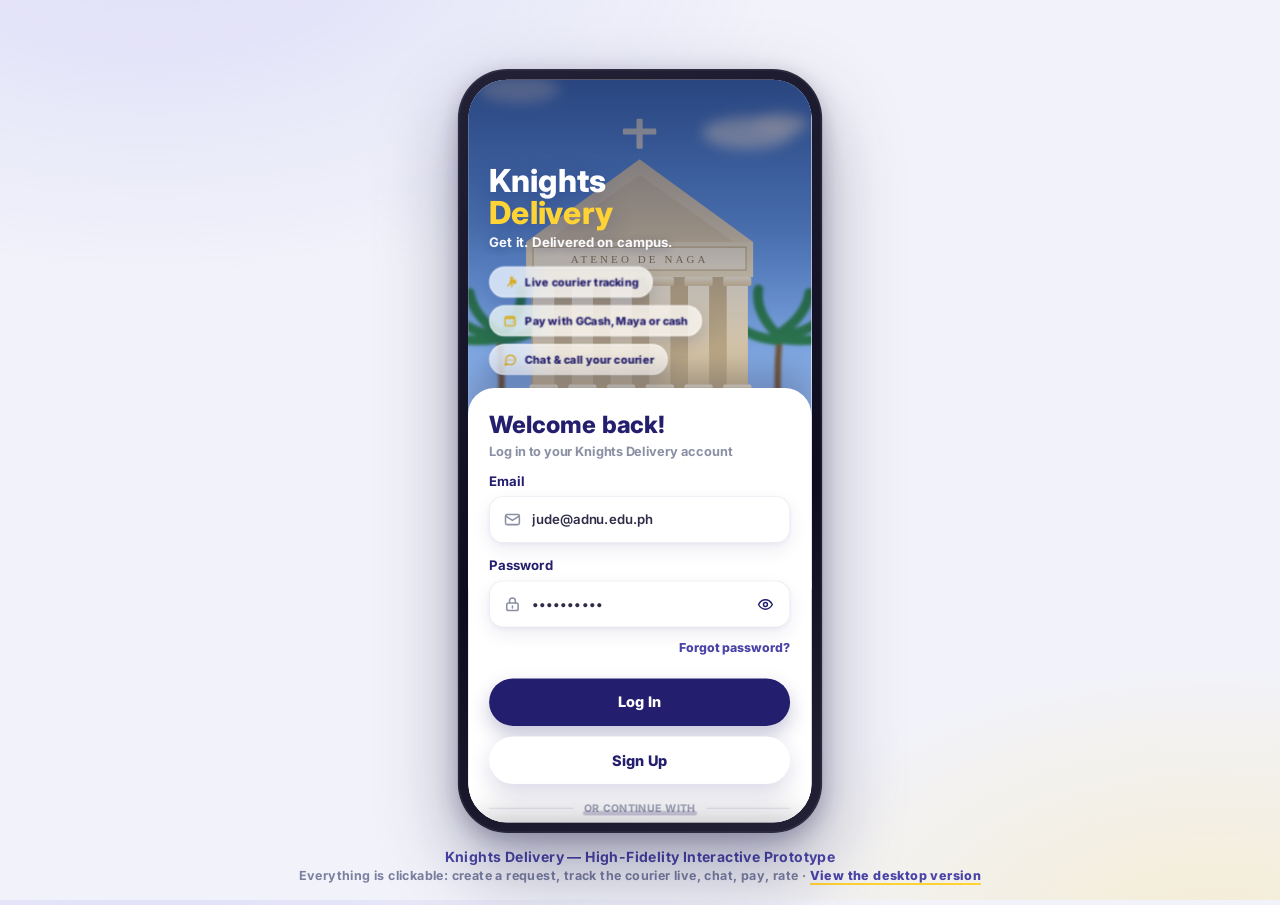
==== mobile.html @ 31d0d019 "Add files via upload" ====
<!DOCTYPE html>
<html lang="en">
<head>
<meta charset="UTF-8">
<meta name="viewport" content="width=device-width, initial-scale=1.0, viewport-fit=cover">
<title>Knights Delivery — Interactive Prototype</title>
<link rel="preconnect" href="https://fonts.googleapis.com">
<link rel="preconnect" href="https://fonts.gstatic.com" crossorigin>
<link href="https://fonts.googleapis.com/css2?family=Inter:wght@400;500;600;700;800;900&display=swap" rel="stylesheet">
<link rel="stylesheet" href="styles.css">
<link rel="stylesheet" href="runner.css">
</head>
<body>

<svg style="display:none" xmlns="http://www.w3.org/2000/svg">
  <symbol id="i-home" viewBox="0 0 24 24" fill="none" stroke="currentColor" stroke-width="2" stroke-linecap="round" stroke-linejoin="round"><path d="M3.6 10.9 12 4.1l8.4 6.8"/><path d="M5.9 9.6v9.5a1.4 1.4 0 0 0 1.4 1.4h9.4a1.4 1.4 0 0 0 1.4-1.4V9.6"/><path d="M9.8 20.5v-4.6a2.2 2.2 0 0 1 4.4 0v4.6"/></symbol>
  <symbol id="i-box" viewBox="0 0 24 24" fill="none" stroke="currentColor" stroke-width="2" stroke-linecap="round" stroke-linejoin="round"><path d="m12 3.6 7.7 4v8.8l-7.7 4-7.7-4V7.6Z"/><path d="m4.3 7.6 7.7 4 7.7-4"/><path d="M12 11.6v8.8"/></symbol>
  <symbol id="i-history" viewBox="0 0 24 24" fill="none" stroke="currentColor" stroke-width="2" stroke-linecap="round" stroke-linejoin="round"><path d="M3.2 12a8.8 8.8 0 1 0 2.6-6.2L3.2 8.2"/><path d="M3.2 3.6v4.6h4.6"/><path d="M12 7.8v4.4l2.9 1.8"/></symbol>
  <symbol id="i-user-round" viewBox="0 0 24 24" fill="none" stroke="currentColor" stroke-width="2" stroke-linecap="round" stroke-linejoin="round"><circle cx="12" cy="8" r="3.9"/><path d="M4.8 20.4c1.5-3.1 4.1-4.7 7.2-4.7s5.7 1.6 7.2 4.7"/></symbol>
  <symbol id="i-bell" viewBox="0 0 24 24" fill="none" stroke="currentColor" stroke-width="2" stroke-linecap="round" stroke-linejoin="round"><path d="M6.1 9.7a5.9 5.9 0 1 1 11.8 0c0 3.9 1.5 5.3 1.5 5.3H4.6s1.5-1.4 1.5-5.3Z"/><path d="M10.2 18.9a1.9 1.9 0 0 0 3.6 0"/></symbol>
  <symbol id="i-search" viewBox="0 0 24 24" fill="none" stroke="currentColor" stroke-width="2" stroke-linecap="round" stroke-linejoin="round"><circle cx="11" cy="11" r="6.7"/><path d="m20.2 20.2-3.7-3.7"/></symbol>
  <symbol id="i-back" viewBox="0 0 24 24" fill="none" stroke="currentColor" stroke-width="2.4" stroke-linecap="round" stroke-linejoin="round"><path d="M19.4 12H5"/><path d="m11.2 5.3-6.7 6.7 6.7 6.7"/></symbol>
  <symbol id="i-chev-r" viewBox="0 0 24 24" fill="none" stroke="currentColor" stroke-width="2.4" stroke-linecap="round" stroke-linejoin="round"><path d="m9.3 4.9 7.1 7.1-7.1 7.1"/></symbol>
  <symbol id="i-chev-d" viewBox="0 0 24 24" fill="none" stroke="currentColor" stroke-width="2.4" stroke-linecap="round" stroke-linejoin="round"><path d="m4.9 9.3 7.1 7.1 7.1-7.1"/></symbol>
  <symbol id="i-pin" viewBox="0 0 24 24" fill="none" stroke="currentColor" stroke-width="2" stroke-linecap="round" stroke-linejoin="round"><path d="M12 21.4s6.9-5.6 6.9-11.3a6.9 6.9 0 1 0-13.8 0C5.1 15.8 12 21.4 12 21.4Z"/><circle cx="12" cy="9.9" r="2.6"/></symbol>
  <symbol id="i-clock" viewBox="0 0 24 24" fill="none" stroke="currentColor" stroke-width="2" stroke-linecap="round" stroke-linejoin="round"><circle cx="12" cy="12" r="8.6"/><path d="M12 7.4V12l3 1.8"/></symbol>
  <symbol id="i-star" viewBox="0 0 24 24" fill="none" stroke="currentColor" stroke-width="2" stroke-linecap="round" stroke-linejoin="round"><path d="M12 3.4 14.6 8.8 20.5 9.6 16.2 13.7 17.2 19.6 12 17.1 6.8 19.6 7.8 13.7 3.5 9.6 9.4 8.8Z"/></symbol>
  <symbol id="i-star-fill" viewBox="0 0 24 24" fill="currentColor" stroke="none"><path d="M12 3.2 14.7 8.7 20.8 9.6 16.4 13.9 17.4 20 12 17 6.6 20 7.6 13.9 3.2 9.6 9.3 8.7Z"/></symbol>
  <symbol id="i-phone" viewBox="0 0 24 24" fill="none" stroke="currentColor" stroke-width="2" stroke-linecap="round" stroke-linejoin="round"><path d="M5.2 3.9h3.6l1.7 4.7-2.2 1.7a12.6 12.6 0 0 0 5.4 5.4l1.7-2.2 4.7 1.7v3.6a2.1 2.1 0 0 1-2.3 2.1A17 17 0 0 1 3.1 6.2a2.1 2.1 0 0 1 2.1-2.3Z"/></symbol>
  <symbol id="i-chat" viewBox="0 0 24 24" fill="none" stroke="currentColor" stroke-width="2" stroke-linecap="round" stroke-linejoin="round"><path d="M20.8 11.9a8.3 8.3 0 0 1-8.3 8.3c-1.5 0-3-.4-4.2-1.1L3.2 20.8l1.7-5.2a8.3 8.3 0 1 1 15.9-3.7Z"/><path d="M8.4 12h.01M12.4 12h.01M16.4 12h.01"/></symbol>
  <symbol id="i-close" viewBox="0 0 24 24" fill="none" stroke="currentColor" stroke-width="2.6" stroke-linecap="round"><path d="m6.4 6.4 11.2 11.2M17.6 6.4 6.4 17.6"/></symbol>
  <symbol id="i-plus" viewBox="0 0 24 24" fill="none" stroke="currentColor" stroke-width="2.6" stroke-linecap="round"><path d="M12 5.3v13.4M5.3 12h13.4"/></symbol>
  <symbol id="i-check" viewBox="0 0 24 24" fill="none" stroke="currentColor" stroke-width="2.8" stroke-linecap="round" stroke-linejoin="round"><path d="m5.2 12.6 4.5 4.5L18.8 6.9"/></symbol>
  <symbol id="i-check-c" viewBox="0 0 24 24" fill="none" stroke="currentColor" stroke-width="2" stroke-linecap="round" stroke-linejoin="round"><circle cx="12" cy="12" r="8.7"/><path d="m8.4 12.3 2.4 2.4 4.9-5.2"/></symbol>
  <symbol id="i-x-c" viewBox="0 0 24 24" fill="none" stroke="currentColor" stroke-width="2" stroke-linecap="round" stroke-linejoin="round"><circle cx="12" cy="12" r="8.7"/><path d="m9.2 9.2 5.6 5.6M14.8 9.2l-5.6 5.6"/></symbol>
  <symbol id="i-burger" viewBox="0 0 24 24" fill="none" stroke="currentColor" stroke-width="2" stroke-linecap="round" stroke-linejoin="round"><path d="M4.4 10.4a7.6 7.6 0 0 1 15.2 0Z"/><path d="M4 12.6h16"/><path d="M4.6 15.1c0 2.8 3.3 4.9 7.4 4.9s7.4-2.1 7.4-4.9Z"/></symbol>
  <symbol id="i-backpack" viewBox="0 0 24 24" fill="none" stroke="currentColor" stroke-width="2" stroke-linecap="round" stroke-linejoin="round"><path d="M9.6 6.6V4.4a2.4 2.4 0 0 1 4.8 0v2.2"/><path d="M5.4 9.6a8 8 0 0 1 13.2 0v8.6a1.6 1.6 0 0 1-1.6 1.6H7a1.6 1.6 0 0 1-1.6-1.6Z"/><path d="M9 14.6h6v2.9a1.5 1.5 0 0 1-1.5 1.5h-3a1.5 1.5 0 0 1-1.5-1.5Z"/></symbol>
  <symbol id="i-run" viewBox="0 0 24 24" fill="none" stroke="currentColor" stroke-width="2" stroke-linecap="round" stroke-linejoin="round"><circle cx="14.4" cy="4.6" r="1.9"/><path d="M14.1 7.4 12.7 13"/><path d="M13.6 8.6l3.6 2"/><path d="m13.9 8.3-2.5 1.9"/><path d="m12.7 13 2.6 2.6-1 4.1"/><path d="M12.7 13 10 15.1 7.7 18"/><rect x="16.4" y="8.2" width="5" height="5" rx="1.2"/><path d="M18.9 8.2v5"/></symbol>
  <symbol id="i-printer" viewBox="0 0 24 24" fill="none" stroke="currentColor" stroke-width="2" stroke-linecap="round" stroke-linejoin="round"><path d="M7 8V4.6a.8.8 0 0 1 .8-.8h8.4a.8.8 0 0 1 .8.8V8"/><rect x="3.4" y="8" width="17.2" height="8" rx="2.2"/><path d="M7 16v4.2h10V16"/><path d="M9.6 18.4h4.8"/><path d="M17.4 11.4h.01"/></symbol>
  <symbol id="i-wallet" viewBox="0 0 24 24" fill="none" stroke="currentColor" stroke-width="2" stroke-linecap="round" stroke-linejoin="round"><path d="M19.4 7.2V6a1.8 1.8 0 0 0-1.8-1.8H5.6A2.6 2.6 0 0 0 3 6.8v10.4a2.6 2.6 0 0 0 2.6 2.6h11.8a2.6 2.6 0 0 0 2.6-2.6v-7.4A2.6 2.6 0 0 0 17.4 7.2H5.6A2.6 2.6 0 0 1 3 6.8"/><path d="M16.6 13.2h.01"/></symbol>
  <symbol id="i-cash" viewBox="0 0 24 24" fill="none" stroke="currentColor" stroke-width="2" stroke-linecap="round" stroke-linejoin="round"><rect x="2.6" y="6.4" width="18.8" height="11.2" rx="2"/><circle cx="12" cy="12" r="2.7"/><path d="M6.2 9.6v4.8M17.8 9.6v4.8"/></symbol>
  <symbol id="i-card" viewBox="0 0 24 24" fill="none" stroke="currentColor" stroke-width="2" stroke-linecap="round" stroke-linejoin="round"><rect x="2.6" y="5.4" width="18.8" height="13.2" rx="2.4"/><path d="M2.6 10h18.8"/><path d="M6.2 14.8h4.2"/></symbol>
  <symbol id="i-gift" viewBox="0 0 24 24" fill="none" stroke="currentColor" stroke-width="2" stroke-linecap="round" stroke-linejoin="round"><path d="M19.8 12.2V20a1 1 0 0 1-1 1H5.2a1 1 0 0 1-1-1v-7.8"/><path d="M2.8 7.9h18.4v3.1a1.2 1.2 0 0 1-1.2 1.2H4a1.2 1.2 0 0 1-1.2-1.2Z"/><path d="M12 7.9V21"/><path d="M12 7.9C10.1 7.9 6.7 8.1 6.7 5.5c0-2.2 2.2-2.9 3.4-1.4C11.3 5.6 12 7.9 12 7.9Zm0 0c1.9 0 5.3.2 5.3-2.4 0-2.2-2.2-2.9-3.4-1.4C12.7 5.6 12 7.9 12 7.9Z"/></symbol>
  <symbol id="i-receipt" viewBox="0 0 24 24" fill="none" stroke="currentColor" stroke-width="2" stroke-linecap="round" stroke-linejoin="round"><path d="M6.2 2.8h11.6v18.5l-2.3-1.5-1.9 1.4-1.6-1.4-1.6 1.4-1.9-1.4-2.3 1.5Z"/><path d="M9.4 7.6h5.2M9.4 11.2h5.2"/></symbol>
  <symbol id="i-repeat" viewBox="0 0 24 24" fill="none" stroke="currentColor" stroke-width="2" stroke-linecap="round" stroke-linejoin="round"><path d="m16.8 2.6 4 4-4 4"/><path d="M3 11.7v-1.1a4 4 0 0 1 4-4h13.8"/><path d="m7.2 21.4-4-4 4-4"/><path d="M21 12.3v1.1a4 4 0 0 1-4 4H3.2"/></symbol>
  <symbol id="i-edit" viewBox="0 0 24 24" fill="none" stroke="currentColor" stroke-width="2" stroke-linecap="round" stroke-linejoin="round"><path d="M11.5 20.2H4.3l1.1-4.1L16.7 4.8a2.3 2.3 0 0 1 3.3 3.3L8.7 19.2"/><path d="m14.6 6.9 3.3 3.3"/></symbol>
  <symbol id="i-settings" viewBox="0 0 24 24" fill="none" stroke="currentColor" stroke-width="2" stroke-linecap="round" stroke-linejoin="round"><path d="M4 7h8.7M17.3 7H20"/><circle cx="15" cy="7" r="2.3"/><path d="M4 12h3.7M12.3 12H20"/><circle cx="10" cy="12" r="2.3"/><path d="M4 17h10.7M19.3 17H20"/><circle cx="17" cy="17" r="2.3"/></symbol>
  <symbol id="i-logout" viewBox="0 0 24 24" fill="none" stroke="currentColor" stroke-width="2" stroke-linecap="round" stroke-linejoin="round"><path d="M9.2 20.8H5.6a2.4 2.4 0 0 1-2.4-2.4V5.6a2.4 2.4 0 0 1 2.4-2.4h3.6"/><path d="m15.8 16.8 4.8-4.8-4.8-4.8"/><path d="M20.6 12H9.4"/></symbol>
  <symbol id="i-help" viewBox="0 0 24 24" fill="none" stroke="currentColor" stroke-width="2" stroke-linecap="round" stroke-linejoin="round"><circle cx="12" cy="12" r="8.7"/><path d="M9.6 9.3a2.5 2.5 0 1 1 3.4 2.4c-.8.3-1 1-1 1.7"/><path d="M12 16.6h.01"/></symbol>
  <symbol id="i-moon" viewBox="0 0 24 24" fill="none" stroke="currentColor" stroke-width="2" stroke-linecap="round" stroke-linejoin="round"><path d="M20.4 14.6A8.6 8.6 0 1 1 9.4 3.6a7 7 0 0 0 11 11Z"/></symbol>
  <symbol id="i-sun" viewBox="0 0 24 24" fill="none" stroke="currentColor" stroke-width="2" stroke-linecap="round" stroke-linejoin="round"><circle cx="12" cy="12" r="4"/><path d="M12 2.8v2.3M12 18.9v2.3M2.8 12h2.3M18.9 12h2.3M5.5 5.5l1.6 1.6M16.9 16.9l1.6 1.6M18.5 5.5l-1.6 1.6M7.1 16.9l-1.6 1.6"/></symbol>
  <symbol id="i-shield" viewBox="0 0 24 24" fill="none" stroke="currentColor" stroke-width="2" stroke-linecap="round" stroke-linejoin="round"><path d="M12 21.6s7.8-3.4 7.8-9.7V5.6L12 2.4 4.2 5.6v6.3c0 6.3 7.8 9.7 7.8 9.7Z"/><path d="m9 11.4 2.1 2.1 4-4.3"/></symbol>
  <symbol id="i-send" viewBox="0 0 24 24" fill="none" stroke="currentColor" stroke-width="2" stroke-linecap="round" stroke-linejoin="round"><path d="m21.4 2.6-7 19.8-3.9-8.9-8.9-3.9Z"/><path d="M21.4 2.6 10.5 13.5"/></symbol>
  <symbol id="i-eye" viewBox="0 0 24 24" fill="none" stroke="currentColor" stroke-width="2" stroke-linecap="round" stroke-linejoin="round"><path d="M2.6 12S6.1 5.6 12 5.6 21.4 12 21.4 12 17.9 18.4 12 18.4 2.6 12 2.6 12Z"/><circle cx="12" cy="12" r="2.7"/></symbol>
  <symbol id="i-eye-off" viewBox="0 0 24 24" fill="none" stroke="currentColor" stroke-width="2" stroke-linecap="round" stroke-linejoin="round"><path d="M2.6 12S6.1 5.6 12 5.6c1.6 0 3.1.4 4.4 1.1M21.4 12S17.9 18.4 12 18.4c-1.6 0-3.1-.4-4.4-1.1"/><path d="M9.8 9.8a3.1 3.1 0 0 0 4.4 4.4"/><path d="m4.2 4.2 15.6 15.6"/></symbol>
  <symbol id="i-trash" viewBox="0 0 24 24" fill="none" stroke="currentColor" stroke-width="2" stroke-linecap="round" stroke-linejoin="round"><path d="M4.2 7h15.6"/><path d="M9.4 7V4.7h5.2V7"/><path d="m6.4 7 1 13.3h9.2l1-13.3"/><path d="M10.2 11v5.6M13.8 11v5.6"/></symbol>
  <symbol id="i-alert" viewBox="0 0 24 24" fill="none" stroke="currentColor" stroke-width="2" stroke-linecap="round" stroke-linejoin="round"><circle cx="12" cy="12" r="8.7"/><path d="M12 7.6V13"/><path d="M12 16.4h.01"/></symbol>
  <symbol id="i-mail" viewBox="0 0 24 24" fill="none" stroke="currentColor" stroke-width="2" stroke-linecap="round" stroke-linejoin="round"><rect x="3" y="5.4" width="18" height="13.2" rx="2.2"/><path d="m3.4 7.4 8.6 5.7 8.6-5.7"/></symbol>
  <symbol id="i-lock" viewBox="0 0 24 24" fill="none" stroke="currentColor" stroke-width="2" stroke-linecap="round" stroke-linejoin="round"><rect x="4.6" y="10.6" width="14.8" height="9.8" rx="2.4"/><path d="M8.2 10.6V8a3.8 3.8 0 0 1 7.6 0v2.6"/><path d="M12 14.6v2.4"/></symbol>
  <symbol id="i-moto" viewBox="0 0 24 24" fill="none" stroke="currentColor" stroke-width="2" stroke-linecap="round" stroke-linejoin="round"><circle cx="5.8" cy="17.2" r="2.9"/><circle cx="18.2" cy="17.2" r="2.9"/><path d="M8.7 17.2h6.6"/><path d="M15.3 17.2 17.6 8.5h1.9"/><path d="m8.7 13.8 2.9-5.3h3.7"/></symbol>
  <symbol id="i-mic" viewBox="0 0 24 24" fill="none" stroke="currentColor" stroke-width="2" stroke-linecap="round" stroke-linejoin="round"><rect x="9.2" y="2.6" width="5.6" height="11.2" rx="2.8"/><path d="M6.6 11a5.4 5.4 0 0 0 10.8 0"/><path d="M12 16.4V19.8"/></symbol>
  <symbol id="i-vol" viewBox="0 0 24 24" fill="none" stroke="currentColor" stroke-width="2" stroke-linecap="round" stroke-linejoin="round"><path d="M4.2 9.4v5.2h3.4l4.6 3.6V5.8L7.6 9.4Z"/><path d="M15.7 9.4a3.9 3.9 0 0 1 0 5.2"/><path d="M18.3 6.8a7.7 7.7 0 0 1 0 10.4"/></symbol>
  <symbol id="i-spark" viewBox="0 0 24 24" fill="none" stroke="currentColor" stroke-width="2" stroke-linecap="round" stroke-linejoin="round"><path d="m12 3.4 1.9 5.5 5.5 1.9-5.5 1.9-1.9 5.5-1.9-5.5-5.5-1.9 5.5-1.9Z"/><path d="m18.6 16.2.7 2 2 .7-2 .7-.7 2-.7-2-2-.7 2-.7Z"/></symbol>
  <symbol id="i-download" viewBox="0 0 24 24" fill="none" stroke="currentColor" stroke-width="2" stroke-linecap="round" stroke-linejoin="round"><path d="M12 3.2v11.4"/><path d="m7.3 9.9 4.7 4.7 4.7-4.7"/><path d="M4.2 20.6h15.6"/></symbol>
  <symbol id="i-share" viewBox="0 0 24 24" fill="none" stroke="currentColor" stroke-width="2" stroke-linecap="round" stroke-linejoin="round"><path d="M12 2.8 20.7 11l-8.7 8.2v-4.9c-4.9 0-7.8 1.4-9.2 4.9C2.7 12 6.2 7.6 12 7.6Z"/></symbol>
  <symbol id="i-google" viewBox="0 0 24 24" fill="none" stroke="currentColor" stroke-width="2" stroke-linecap="round" stroke-linejoin="round"><path d="M20.9 12A8.9 8.9 0 1 0 16.1 19.5"/><path d="M12.2 12h8.7"/></symbol>
  <symbol id="i-facebook" viewBox="0 0 24 24" fill="none" stroke="currentColor" stroke-width="2" stroke-linecap="round" stroke-linejoin="round"><circle cx="12" cy="12" r="8.8"/><path d="M16 20.9V8.5a3 3 0 0 0-3-3h-.8"/><path d="M11.3 11.5h6.4"/></symbol>
  <symbol id="i-logo" viewBox="0 0 24 24" fill="none" stroke="currentColor" stroke-width="2" stroke-linecap="round" stroke-linejoin="round"><path d="M12 3.8 19.4 6.2v6c0 4.5-3.2 7.3-7.4 8.4-4.2-1.1-7.4-3.9-7.4-8.4v-6Z"/><path d="M9.8 8.6v6.8"/><path d="M14.8 8.6 10.6 12l4.2 3.4"/></symbol>
  <symbol id="i-store" viewBox="0 0 24 24" fill="none" stroke="currentColor" stroke-width="2" stroke-linecap="round" stroke-linejoin="round"><path d="M4.4 10.4V19a1.6 1.6 0 0 0 1.6 1.6h12a1.6 1.6 0 0 0 1.6-1.6v-8.6"/><path d="M3.2 6.4h17.6l-.8 4H4Z"/><path d="M9.6 10.4V20.6"/></symbol>
  <symbol id="i-power" viewBox="0 0 24 24" fill="none" stroke="currentColor" stroke-width="2" stroke-linecap="round" stroke-linejoin="round"><path d="M12 3.4V11"/><path d="M6.8 6.6a7.6 7.6 0 1 0 10.4 0"/></symbol>
  <symbol id="i-sort" viewBox="0 0 24 24" fill="none" stroke="currentColor" stroke-width="2" stroke-linecap="round" stroke-linejoin="round"><path d="M4.2 7h10.4M4.2 12h7.2M4.2 17h4"/><path d="M17.4 6.4v11.2"/><path d="m14.6 15 2.8 2.8L20.2 15"/></symbol>
  <symbol id="i-note" viewBox="0 0 24 24" fill="none" stroke="currentColor" stroke-width="2" stroke-linecap="round" stroke-linejoin="round"><path d="M6 2.8h8.6L19.4 7.6V21.2H6Z"/><path d="M14.4 2.8v5h5"/><path d="M9 13.4h6.4M9 17h4.2"/></symbol>
  <symbol id="i-route" viewBox="0 0 24 24" fill="none" stroke="currentColor" stroke-width="2" stroke-linecap="round" stroke-linejoin="round"><circle cx="6.2" cy="5.8" r="2.4"/><circle cx="17.8" cy="18.2" r="2.4"/><path d="M8.6 5.8h5.2a3.4 3.4 0 0 1 0 6.8h-3.6a3.4 3.4 0 0 0 0 6.8h5.2"/></symbol>
  <symbol id="i-tag" viewBox="0 0 24 24" fill="none" stroke="currentColor" stroke-width="2" stroke-linecap="round" stroke-linejoin="round"><path d="M11.6 3.4H4.2a.8.8 0 0 0-.8.8v7.4a1.6 1.6 0 0 0 .5 1.1l8.1 8.1a1.6 1.6 0 0 0 2.3 0l6.4-6.4a1.6 1.6 0 0 0 0-2.3l-8.1-8.1a1.6 1.6 0 0 0-1-.6Z"/><path d="M8 8h.01"/></symbol>
</svg>

<div class="stage">
  <div class="device">
    <div class="app" id="app">

      <div class="screen tint" id="scr-login">
        <div class="auth-hero">
          <svg class="scene" viewBox="0 280 414 380" preserveAspectRatio="xMidYMid slice" aria-hidden="true">
            <defs>
              <linearGradient id="skyg" x1="0" y1="0" x2="0" y2="1">
                <stop offset="0" stop-color="#2E6FD0"/><stop offset=".55" stop-color="#6FA3EC"/><stop offset="1" stop-color="#CBDCF6"/>
              </linearGradient>
              <radialGradient id="glow" cx="0.5" cy="0.5" r="0.5">
                <stop offset="0" stop-color="#FFF8DC" stop-opacity=".9"/><stop offset="1" stop-color="#FFF8DC" stop-opacity="0"/>
              </radialGradient>
              <linearGradient id="colg" x1="0" y1="0" x2="0" y2="1">
                <stop offset="0" stop-color="#F7EDD6"/><stop offset="1" stop-color="#DCC69C"/>
              </linearGradient>
              <linearGradient id="grnd" x1="0" y1="0" x2="0" y2="1">
                <stop offset="0" stop-color="#D0BE98"/><stop offset=".5" stop-color="#E4DAF0"/><stop offset="1" stop-color="#F4F3FA"/>
              </linearGradient>
              <filter id="cloudblur"><feGaussianBlur stdDeviation="7"/></filter>
              <filter id="softblur"><feGaussianBlur stdDeviation="2"/></filter>
            </defs>
            <rect width="414" height="868" fill="url(#skyg)"/>
            <circle cx="330" cy="120" r="150" fill="url(#glow)"/>
            <g filter="url(#cloudblur)" fill="#fff">
              <ellipse cx="60" cy="150" rx="58" ry="20" opacity=".85"/>
              <ellipse cx="98" cy="138" rx="40" ry="16" opacity=".9"/>
              <ellipse cx="28" cy="140" rx="34" ry="14" opacity=".75"/>
              <ellipse cx="308" cy="230" rx="64" ry="22" opacity=".88"/>
              <ellipse cx="348" cy="216" rx="42" ry="16" opacity=".9"/>
              <ellipse cx="266" cy="218" rx="36" ry="15" opacity=".7"/>
              <ellipse cx="156" cy="96" rx="42" ry="14" opacity=".8"/>
              <ellipse cx="184" cy="88" rx="26" ry="10" opacity=".85"/>
              <ellipse cx="330" cy="340" rx="52" ry="18" opacity=".75"/>
              <ellipse cx="366" cy="330" rx="32" ry="12" opacity=".8"/>
              <ellipse cx="70" cy="290" rx="46" ry="16" opacity=".55"/>
            </g>
            <path d="M70 210q7-8 14 0" stroke="#FFFFFF" stroke-width="2.5" fill="none" opacity=".65" stroke-linecap="round"/>
            <path d="M96 224q6-7 12 0" stroke="#FFFFFF" stroke-width="2.5" fill="none" opacity=".55" stroke-linecap="round"/>
            <g transform="translate(0,232)">
            <g filter="url(#softblur)">
              <path d="M44 470q10-60 4-130" stroke="#7A5B3A" stroke-width="7" fill="none" stroke-linecap="round"/>
              <g stroke="#2E7D4F" stroke-width="11" stroke-linecap="round" fill="none">
                <path d="M48 340q-38-6-56-28"/><path d="M48 342q-40 6-58-6"/><path d="M48 336q-30-20-34-46"/><path d="M50 338q26-26 22-52"/><path d="M50 344q36-4 54-24"/>
              </g>
              <path d="M370 470q-10-60-4-130" stroke="#7A5B3A" stroke-width="7" fill="none" stroke-linecap="round"/>
              <g stroke="#2E7D4F" stroke-width="11" stroke-linecap="round" fill="none">
                <path d="M366 340q38-6 56-28"/><path d="M366 342q40 6 58-6"/><path d="M366 336q30-20 34-46"/><path d="M364 338q-26-26-22-52"/><path d="M364 344q-36-4-54-24"/>
              </g>
            </g>
            <rect x="84" y="272" width="246" height="128" fill="#C8B38B"/>
            <path d="M78 232 207 138l129 94Z" fill="#EBD9B6"/>
            <path d="M100 232 207 156l107 76Z" fill="#E3CFA8"/>
            <rect x="203.5" y="92" width="7" height="34" rx="1.5" fill="#F7F1E1"/>
            <rect x="188" y="103" width="38" height="7" rx="1.5" fill="#F7F1E1"/>
            <rect x="78" y="232" width="258" height="40" fill="#F0E1BE"/>
            <rect x="86" y="238" width="242" height="26" fill="#F7ECD2" stroke="#CDB98F" stroke-width="1.5"/>
            <text x="207" y="256" text-anchor="middle" font-family="Georgia,serif" font-size="12.5" letter-spacing="3.5" fill="#8F7C58">ATENEO DE NAGA</text>
            <g fill="url(#colg)">
              <rect x="82" y="272" width="32" height="10" rx="2"/><rect x="86" y="282" width="24" height="112"/><rect x="82" y="394" width="32" height="10" rx="2"/>
              <rect x="126" y="272" width="32" height="10" rx="2"/><rect x="130" y="282" width="24" height="112"/><rect x="126" y="394" width="32" height="10" rx="2"/>
              <rect x="170" y="272" width="32" height="10" rx="2"/><rect x="174" y="282" width="24" height="112"/><rect x="170" y="394" width="32" height="10" rx="2"/>
              <rect x="214" y="272" width="32" height="10" rx="2"/><rect x="218" y="282" width="24" height="112"/><rect x="214" y="394" width="32" height="10" rx="2"/>
              <rect x="258" y="272" width="32" height="10" rx="2"/><rect x="262" y="282" width="24" height="112"/><rect x="258" y="394" width="32" height="10" rx="2"/>
              <rect x="302" y="272" width="32" height="10" rx="2"/><rect x="306" y="282" width="24" height="112"/><rect x="302" y="394" width="32" height="10" rx="2"/>
            </g>
            <rect x="70" y="404" width="274" height="13" fill="#EADCC0"/>
            <rect x="60" y="417" width="294" height="14" fill="#E2D2B0"/>
            <rect x="48" y="431" width="318" height="15" fill="#D9C8A4"/>
            <rect x="34" y="446" width="346" height="16" fill="#D0BE98"/>
            <rect y="462" width="414" height="406" fill="url(#grnd)"/>
            </g>
          </svg>
          <div class="auth-hero-copy">
            <h1>Knights <span>Delivery</span></h1>
            <p>Get it. Delivered on campus.</p>
            <div class="auth-pills">
              <span class="auth-pill"><svg width="16" height="16"><use href="#i-run"/></svg>Live courier tracking</span>
              <span class="auth-pill"><svg width="16" height="16"><use href="#i-wallet"/></svg>Pay with GCash, Maya or cash</span>
              <span class="auth-pill"><svg width="16" height="16"><use href="#i-chat"/></svg>Chat &amp; call your courier</span>
            </div>
          </div>
        </div>
        <div class="auth">
          <h1>Welcome back!</h1>
          <p class="authsub">Log in to your Knights Delivery account</p>
          <div class="field">
            <label>Email</label>
            <div class="inputwrap">
              <span class="lead"><svg width="21" height="21"><use href="#i-mail"/></svg></span>
              <input class="input has-lead" id="lg-email" type="email" placeholder="juandelacruz@gbox.adnu.edu.ph" value="jude@adnu.edu.ph">
            </div>
            <div class="hint" id="lg-email-hint">Please enter a valid email.</div>
          </div>
          <div class="field">
            <label>Password</label>
            <div class="inputwrap">
              <span class="lead"><svg width="21" height="21"><use href="#i-lock"/></svg></span>
              <input class="input has-lead" id="lg-pass" type="password" placeholder="••••••••" value="knights123" style="padding-right:52px">
              <span class="trail"><button class="iconbtn ghost" id="lg-eye" type="button" style="width:40px;height:40px"><svg width="20" height="20"><use href="#i-eye"/></svg></button></span>
            </div>
            <div class="hint" id="lg-pass-hint">Password must be at least 6 characters.</div>
          </div>
          <div style="text-align:right;margin-top:12px">
            <button class="link" id="lg-forgot">Forgot password?</button>
          </div>
          <div class="actions">
            <button class="btn btn-primary" id="lg-btn">Log In</button>
            <button class="btn btn-ghost" id="lg-tosignup" style="margin-top:12px">Sign Up</button>
            <div class="divider">OR CONTINUE WITH</div>
            <div class="socialrow">
              <button class="socbtn" data-social="Google"><svg width="20" height="20"><use href="#i-google"/></svg>Google</button>
              <button class="socbtn" data-social="Facebook"><svg width="20" height="20"><use href="#i-facebook"/></svg>Facebook</button>
            </div>
          </div>
        </div>
      </div>

      <div class="screen tint" id="scr-signup">
        <div class="sb-space"></div>
        <div class="header">
          <button class="iconbtn ghost" data-back><svg width="22" height="22"><use href="#i-back"/></svg></button>
        </div>
        <div class="auth">
          <div class="authlogo"><svg width="37" height="37"><use href="#i-logo"/></svg></div>
          <h1>Create account</h1>
          <p class="authsub">Join the Knight couriers network</p>
          <div class="field">
            <label>Full name</label>
            <div class="inputwrap">
              <span class="lead"><svg width="21" height="21"><use href="#i-user-round"/></svg></span>
              <input class="input has-lead" id="su-name" type="text" placeholder="Juan Dela Cruz">
            </div>
            <div class="hint" id="su-name-hint">Please enter your full name.</div>
          </div>
          <div class="field">
            <label>Student ID</label>
            <div class="inputwrap">
              <span class="lead"><svg width="21" height="21"><use href="#i-receipt"/></svg></span>
              <input class="input has-lead" id="su-id" type="text" placeholder="2023-10482">
            </div>
            <div class="hint" id="su-id-hint">Student ID is required.</div>
          </div>
          <div class="field">
            <label>Email</label>
            <div class="inputwrap">
              <span class="lead"><svg width="21" height="21"><use href="#i-mail"/></svg></span>
              <input class="input has-lead" id="su-email" type="email" placeholder="juandelacruz@gbox.adnu.edu.ph">
            </div>
            <div class="hint" id="su-email-hint">Please enter a valid email.</div>
          </div>
          <div class="field">
            <label>Password</label>
            <div class="inputwrap">
              <span class="lead"><svg width="21" height="21"><use href="#i-lock"/></svg></span>
              <input class="input has-lead" id="su-pass" type="password" placeholder="At least 6 characters" style="padding-right:52px">
              <span class="trail"><button class="iconbtn ghost" id="su-eye" type="button" style="width:40px;height:40px"><svg width="20" height="20"><use href="#i-eye"/></svg></button></span>
            </div>
            <div class="hint" id="su-pass-hint">Password must be at least 6 characters.</div>
          </div>
          <div class="checkline" id="su-terms">
            <span class="checkbox"><svg width="13" height="13"><use href="#i-check"/></svg></span>
            <p>I agree to the <b>Terms of Service</b> and <b>Privacy Policy</b> of Knights Delivery.</p>
          </div>
          <div class="hint" id="su-terms-hint">Please accept the terms to continue.</div>
          <div class="actions">
            <button class="btn btn-primary" id="su-btn">Create Account</button>
            <div class="authfoot">Already have an account? <button class="link" id="su-tologin">Log In</button></div>
          </div>
        </div>
      </div>

      <div class="screen with-nav" id="scr-home">
        <div class="sb-space"></div>
        <div class="homehead">
          <div class="grow">
            <div class="greeting" style="padding-left:0;padding-right:0">
              <h1 id="home-greet">Hey Jude <span style="font-size:24px">👋</span></h1>
              <div class="location"><svg width="16" height="16"><use href="#i-pin"/></svg> Ateneo De Naga University</div>
            </div>
          </div>
          <button class="iconbtn hasnews" id="home-bell"><svg width="21" height="21"><use href="#i-bell"/></svg><span class="bell-dot"></span></button>
        </div>
        <div class="pad">
          <div class="searchbar" id="home-search" style="margin-top:16px">
            <svg width="21" height="21"><use href="#i-search"/></svg>
            <span>What do you need?</span>
          </div>
          <div class="promo" id="home-promo">
            <button class="pclose" id="promo-close"><svg width="12" height="12"><use href="#i-close"/></svg></button>
            <div class="pic"><svg width="23" height="23"><use href="#i-gift"/></svg></div>
            <div class="grow">
              <h4>Free delivery on request #1</h4>
              <p>Use code <b>KNIGHT1</b> at checkout</p>
            </div>
            <button class="claim" id="promo-claim">Order now</button>
          </div>
          <div class="catrow" id="home-cats">
            <div class="cat c-food" data-cat="food"><span class="catcheck"><svg width="11" height="11"><use href="#i-check"/></svg></span><svg width="32" height="32"><use href="#i-burger"/></svg><span>Food</span></div>
            <div class="cat c-supplies" data-cat="supplies"><span class="catcheck"><svg width="11" height="11"><use href="#i-check"/></svg></span><svg width="32" height="32"><use href="#i-backpack"/></svg><span>Supplies</span></div>
            <div class="cat c-errands" data-cat="errands"><span class="catcheck"><svg width="11" height="11"><use href="#i-check"/></svg></span><svg width="32" height="32"><use href="#i-run"/></svg><span>Errands</span></div>
            <div class="cat c-printing" data-cat="printing"><span class="catcheck"><svg width="11" height="11"><use href="#i-check"/></svg></span><svg width="32" height="32"><use href="#i-printer"/></svg><span>Printing</span></div>
          </div>
          <button class="btn btn-primary" id="home-create" style="margin-top:10px"><svg width="20" height="20"><use href="#i-plus"/></svg>Create Request</button>
          <div class="section">
            <h2>Recent Orders <svg width="19" height="19" style="color:var(--muted)"><use href="#i-clock"/></svg></h2>
            <button class="seeall" id="home-seeall">See all <svg width="15" height="15"><use href="#i-chev-r"/></svg></button>
          </div>
          <div id="home-recent"></div>
          <div class="smallnote" id="home-empty" style="display:none">No orders yet — create your first request!</div>
        </div>
      </div>

      <div class="screen" id="scr-search">
        <div class="sb-space"></div>
        <div class="pad searchscreen">
          <div style="display:flex;gap:10px;align-items:center">
            <div class="searchbar" style="flex:1">
              <svg width="21" height="21"><use href="#i-search"/></svg>
              <input id="search-input" placeholder="Search food, supplies, printing…" autocomplete="off">
            </div>
            <button class="iconbtn ghost" id="search-back"><svg width="22" height="22"><use href="#i-close"/></svg></button>
          </div>
          <div id="search-idle">
            <div class="section"><h2>Recent searches</h2></div>
            <div class="chips" id="search-history"></div>
            <div class="section"><h2>Popular near you</h2></div>
            <div id="search-popular"></div>
          </div>
          <div id="search-results" style="display:none"></div>
        </div>
      </div>

      <div class="screen" id="scr-create">
        <div class="sb-space"></div>
        <div class="header">
          <button class="iconbtn ghost" data-back><svg width="22" height="22"><use href="#i-back"/></svg></button>
          <h1 style="font-size:26px">Create Request</h1>
          <div class="grow"></div>
          <button class="iconbtn hasnews" data-bell><svg width="21" height="21"><use href="#i-bell"/></svg><span class="bell-dot"></span></button>
        </div>
        <div class="pad">
          <div class="field">
            <label>Items description <span class="req">*</span></label>
            <textarea class="input" id="cs-items" rows="3" placeholder="e.g 2 pcs. lechon manok, 1 rice"></textarea>
            <div class="hint" id="cs-items-hint">Tell us what to get or do.</div>
          </div>
          <div class="field">
            <label>Category <span class="req">*</span></label>
            <div class="selectrow" id="cs-catbtn">
              <div class="tile t-neutral" id="cs-cattile" style="width:42px;height:42px;border-radius:13px"><svg width="21" height="21"><use href="#i-box"/></svg></div>
              <div class="grow ph" id="cs-catlabel">Select a category</div>
              <svg class="chev" width="20" height="20"><use href="#i-chev-d"/></svg>
            </div>
            <div class="hint" id="cs-cat-hint">Please pick a category.</div>
          </div>
          <div class="field">
            <label>Drop-off location <span class="req">*</span></label>
            <div class="inputwrap">
              <span class="lead"><svg width="21" height="21"><use href="#i-pin"/></svg></span>
              <input class="input has-lead" id="cs-drop" placeholder="e.g Phelan P217 Lab (2nd Floor)">
            </div>
            <div class="chips" id="cs-dropchips"></div>
            <div class="hint" id="cs-drop-hint">Where should we deliver it?</div>
          </div>
          <div class="field">
            <label>Preferred time <span class="req">*</span></label>
            <div class="selectrow" id="cs-timebtn">
              <div class="tile t-neutral" style="width:42px;height:42px;border-radius:13px"><svg width="21" height="21"><use href="#i-clock"/></svg></div>
              <div class="grow" id="cs-timelabel">Today, 6:00pm – 6:30pm</div>
              <svg class="chev" width="20" height="20"><use href="#i-chev-r"/></svg>
            </div>
          </div>
          <div class="field">
            <label>Notes <span style="color:var(--muted);font-weight:700">(optional)</span></label>
            <textarea class="input" id="cs-notes" rows="2" placeholder="e.g Please get extra chilli oil. Thanks!"></textarea>
          </div>
          <div class="field">
            <label>Payment method</label>
            <div class="selectrow" id="cs-paybtn">
              <div class="tile t-neutral" style="width:42px;height:42px;border-radius:13px"><svg width="21" height="21"><use href="#i-wallet"/></svg></div>
              <div class="grow" id="cs-paylabel">GCash</div>
              <svg class="chev" width="20" height="20"><use href="#i-chev-d"/></svg>
            </div>
          </div>
          <div class="card" style="margin-top:16px;padding:6px 16px">
            <div class="switchrow" style="padding:14px 2px">
              <div class="sic" style="background:var(--yellow-pale);color:var(--yellow-ink)"><svg width="20" height="20"><use href="#i-run"/></svg></div>
              <div class="grow"><b>Express delivery</b><p>Rush in 30–45 min &middot; +₱15</p></div>
              <button class="toggle" id="cs-express"></button>
            </div>
          </div>
          <div class="feerow">
            <svg width="21" height="21"><use href="#i-receipt"/></svg>
            <span>Estimated delivery fee:</span>
            <b class="amt" id="cs-fee">₱20 – ₱30</b>
          </div>
        </div>
        <div class="postwrap">
          <button class="btn btn-primary" id="cs-post">Post Request</button>
        </div>
      </div>

      <div class="screen with-nav tint" id="scr-requests">
        <div class="sb-space"></div>
        <div class="header">
          <button class="iconbtn ghost" data-back><svg width="22" height="22"><use href="#i-back"/></svg></button>
          <h1 style="font-size:26px">My Requests</h1>
          <div class="grow"></div>
          <button class="iconbtn hasnews" data-bell><svg width="21" height="21"><use href="#i-bell"/></svg><span class="bell-dot"></span></button>
        </div>
        <div class="pad">
          <div class="scrollx" id="req-tabs" style="margin-top:6px">
            <button class="filterchip active" data-tab="ongoing">Ongoing</button>
            <button class="filterchip" data-tab="completed">Completed</button>
            <button class="filterchip" data-tab="cancelled">Cancelled</button>
          </div>
          <div id="req-list"></div>
        </div>
        <div id="req-fab" style="position:sticky;bottom:104px;display:flex;justify-content:flex-end;padding:0 22px 10px;pointer-events:none">
          <button class="btn btn-primary" id="req-track" style="width:auto;padding:14px 34px;pointer-events:auto;font-size:15px;box-shadow:0 14px 30px rgba(36,30,110,.4)">Track</button>
        </div>
      </div>

      <div class="screen with-nav" id="scr-tracking">
        <div class="sb-space"></div>
        <div class="header">
          <button class="iconbtn ghost" data-back><svg width="22" height="22"><use href="#i-back"/></svg></button>
          <h1 style="font-size:26px">Tracking</h1>
          <div class="grow"></div>
          <button class="iconbtn hasnews" data-bell><svg width="21" height="21"><use href="#i-bell"/></svg><span class="bell-dot"></span></button>
        </div>
        <div class="hero" id="tr-hero"></div>
        <div class="journey">
          <div class="jhead">
            <h2>Live journey</h2>
            <span class="livechip" id="tr-livechip"><span class="pulse-dot"></span>LIVE</span>
          </div>
          <div class="stepper" id="tr-steps"></div>
          <div class="feedline" id="tr-feed"><svg width="17" height="17"><use href="#i-spark"/></svg><span id="tr-feedtext">Waiting for updates…</span></div>
        </div>
        <div id="tr-courier"></div>
        <div class="pin-card" id="tr-pin">
          <div class="pic"><svg width="24" height="24"><use href="#i-shield"/></svg></div>
          <div class="grow">
            <h4>Delivery PIN</h4>
            <p>Show this to your courier at handoff</p>
          </div>
          <div class="pindigits" id="tr-pindigits"></div>
          <button class="eyebtn" id="tr-pineye"><svg width="22" height="22"><use href="#i-eye"/></svg></button>
        </div>
        <div id="tr-summary"></div>
        <div class="track-actions" id="tr-actions"></div>
      </div>

      <div class="screen noscroll" id="scr-chat">
        <div class="sb-space"></div>
        <div class="chatwrap">
          <div class="chathead">
            <button class="iconbtn ghost" data-back><svg width="22" height="22"><use href="#i-back"/></svg></button>
            <div class="avatar" style="width:44px;height:44px;font-size:15px" id="ch-avatar">JD</div>
            <div class="grow">
              <h1 id="ch-name">Juan Dela Cruz</h1>
              <div class="online" id="ch-status">Online</div>
            </div>
            <button class="iconbtn" id="ch-call"><svg width="20" height="20"><use href="#i-phone"/></svg></button>
          </div>
          <div class="msgarea" id="ch-msgs"></div>
          <div class="quickreplies" id="ch-quick"></div>
          <div class="chatinput">
            <input class="input" id="ch-input" placeholder="Type a message…" autocomplete="off">
            <button class="sendbtn" id="ch-send"><svg width="20" height="20"><use href="#i-send"/></svg></button>
          </div>
        </div>
      </div>

      <div class="screen with-nav tint" id="scr-activity">
        <div class="sb-space"></div>
        <div class="header">
          <h1 style="font-size:26px;padding-left:4px">Activity</h1>
          <div class="grow"></div>
          <button class="iconbtn hasnews" data-bell><svg width="21" height="21"><use href="#i-bell"/></svg><span class="bell-dot"></span></button>
        </div>
        <div id="act-stats"></div>
        <div class="pad">
          <div class="scrollx" id="act-tabs" style="margin-top:16px">
            <button class="filterchip active" data-tab="all">All</button>
            <button class="filterchip" data-tab="ongoing">Ongoing</button>
            <button class="filterchip" data-tab="completed">Completed</button>
            <button class="filterchip" data-tab="cancelled">Cancelled</button>
          </div>
          <div id="act-list"></div>
        </div>
      </div>

      <div class="screen with-nav" id="scr-profile">
        <div class="sb-space"></div>
        <div class="header">
          <button class="iconbtn ghost" data-back><svg width="22" height="22"><use href="#i-back"/></svg></button>
          <h1 style="font-size:26px">My Profile</h1>
          <div class="grow"></div>
          <button class="iconbtn hasnews" data-bell><svg width="21" height="21"><use href="#i-bell"/></svg><span class="bell-dot"></span></button>
        </div>
        <div class="profiletop">
          <div class="avatar" id="pf-avatar">JJ</div>
          <h2 id="pf-name">Jude Jude</h2>
          <p>Student &middot; Ateneo de Naga University</p>
        </div>
        <div class="pad menulist">
          <div class="menurow" id="mn-info"><span class="mic"><svg width="21" height="21"><use href="#i-user-round"/></svg></span><b>My information</b><svg class="chev" width="19" height="19"><use href="#i-chev-r"/></svg></div>
          <div class="menurow" id="mn-pay"><span class="mic"><svg width="21" height="21"><use href="#i-wallet"/></svg></span><b>Payment methods</b><svg class="chev" width="19" height="19"><use href="#i-chev-r"/></svg></div>
          <div class="menurow" id="mn-addr"><span class="mic"><svg width="21" height="21"><use href="#i-pin"/></svg></span><b>Addresses</b><svg class="chev" width="19" height="19"><use href="#i-chev-r"/></svg></div>
          <div class="menurow" id="mn-set"><span class="mic"><svg width="21" height="21"><use href="#i-settings"/></svg></span><b>Settings</b><svg class="chev" width="19" height="19"><use href="#i-chev-r"/></svg></div>
          <div class="menurow" id="mn-help"><span class="mic"><svg width="21" height="21"><use href="#i-help"/></svg></span><b>Help &amp; Support</b><svg class="chev" width="19" height="19"><use href="#i-chev-r"/></svg></div>
          <div class="menurow" id="mn-runner"><span class="mic r-mic"><svg width="21" height="21"><use href="#i-run"/></svg></span><b>Runner mode<span class="r-msub">Courier workspace demo</span></b><span class="badge bg-yellow">RIDER</span><svg class="chev" width="19" height="19"><use href="#i-chev-r"/></svg></div>
          <div class="menurow danger" id="mn-out"><span class="mic"><svg width="21" height="21"><use href="#i-logout"/></svg></span><b>Sign out</b></div>
        </div>
        <div class="smallnote">Knights Delivery v1.0 &middot; Ateneo de Naga University</div>
      </div>

      <div class="screen with-rnav r-tint" id="scr-r-dash">
        <div class="sb-space"></div>
        <div class="r-top">
          <div class="r-modechip"><span class="r-livedot"></span>Runner mode</div>
          <div class="grow"></div>
          <button class="iconbtn hasnews" id="r-bell" type="button"><svg width="21" height="21"><use href="#i-bell"/></svg><span class="bell-dot"></span></button>
          <button class="r-topavatar" id="r-top-profile" type="button">MS</button>
        </div>
        <div class="pad">
          <div class="r-greet">
            <h1 id="r-greet">Good afternoon, Mig</h1>
            <p id="r-greet-sub">Here is your courier day at a glance.</p>
          </div>
          <div id="r-dash-hero"></div>
          <div id="r-dash-active"></div>
          <div class="r-quickwrap">
            <button class="r-quick" type="button" data-r-go="r-available">
              <span class="r-qic q-navy"><svg width="21" height="21"><use href="#i-box"/></svg></span>
              <b>Requests</b><small id="r-q-req">6 near you</small>
            </button>
            <button class="r-quick" type="button" data-r-go="r-messages">
              <span class="r-qic q-info"><svg width="21" height="21"><use href="#i-chat"/></svg></span>
              <b>Messages</b><small id="r-q-msg">No unread</small>
            </button>
            <button class="r-quick" type="button" data-r-go="r-earnings">
              <span class="r-qic q-yellow"><svg width="21" height="21"><use href="#i-wallet"/></svg></span>
              <b>Earnings</b><small id="r-q-earn">Tips today</small>
            </button>
          </div>
          <div class="section r-sec"><h2>Nearby requests</h2><button class="seeall" type="button" data-r-go="r-available">See all <svg width="15" height="15"><use href="#i-chev-r"/></svg></button></div>
          <div id="r-dash-jobs"></div>
          <div id="r-dash-earn"></div>
        </div>
      </div>

      <div class="screen with-rnav r-tint" id="scr-r-available">
        <div class="sb-space"></div>
        <div class="header">
          <div class="r-headtitle"><h1 style="font-size:26px">Available requests</h1><p id="r-avail-count">Loading nearby requests</p></div>
          <div class="grow"></div>
          <button class="iconbtn" id="r-avail-refresh" type="button"><svg width="20" height="20"><use href="#i-repeat"/></svg></button>
        </div>
        <div class="pad">
          <div id="r-avail-status"></div>
          <div class="r-searchbar">
            <svg width="20" height="20"><use href="#i-search"/></svg>
            <input id="r-avail-search" placeholder="Search shop, drop-off or ID" autocomplete="off">
          </div>
          <div class="scrollx" id="r-avail-filters">
            <button class="filterchip active" type="button" data-r-cat="all">All</button>
            <button class="filterchip" type="button" data-r-cat="food">Food</button>
            <button class="filterchip" type="button" data-r-cat="supplies">Supplies</button>
            <button class="filterchip" type="button" data-r-cat="errands">Errands</button>
            <button class="filterchip" type="button" data-r-cat="printing">Printing</button>
          </div>
          <div class="r-listhead"><span id="r-avail-sortlabel">Newest first</span><button class="r-sortbtn" id="r-avail-sort" type="button"><svg width="17" height="17"><use href="#i-sort"/></svg>Sort</button></div>
          <div id="r-avail-list"></div>
        </div>
      </div>

      <div class="screen with-rnav" id="scr-r-active">
        <div class="sb-space"></div>
        <div class="header">
          <div class="r-headtitle"><h1 style="font-size:26px">Active delivery</h1><p id="r-active-sub">Your current run</p></div>
          <div class="grow"></div>
          <button class="iconbtn hasnews" id="r-active-bell" type="button"><svg width="21" height="21"><use href="#i-bell"/></svg><span class="bell-dot"></span></button>
        </div>
        <div class="pad">
          <div id="r-active-body"></div>
          <div class="section r-sec" id="r-active-recentsection" style="display:none"><h2>Completed today</h2></div>
          <div id="r-active-done"></div>
        </div>
      </div>

      <div class="screen" id="scr-r-tracking">
        <div class="sb-space"></div>
        <div class="header">
          <button class="iconbtn ghost" data-back type="button"><svg width="22" height="22"><use href="#i-back"/></svg></button>
          <h1 style="font-size:24px" id="r-track-title">Delivery</h1>
          <div class="grow"></div>
          <button class="iconbtn" id="r-track-chat" type="button"><svg width="20" height="20"><use href="#i-chat"/></svg></button>
        </div>
        <div id="r-track-body"></div>
      </div>

      <div class="screen with-rnav r-tint" id="scr-r-messages">
        <div class="sb-space"></div>
        <div class="header">
          <div class="r-headtitle"><h1 style="font-size:26px">Messages</h1><p id="r-msg-sub">Job conversations</p></div>
          <div class="grow"></div>
          <button class="iconbtn" id="r-msg-refresh" type="button"><svg width="20" height="20"><use href="#i-repeat"/></svg></button>
        </div>
        <div class="pad">
          <div class="r-searchbar">
            <svg width="20" height="20"><use href="#i-search"/></svg>
            <input id="r-msg-search" placeholder="Search customer or job ID" autocomplete="off">
          </div>
          <div id="r-thread-list"></div>
        </div>
      </div>

      <div class="screen noscroll" id="scr-r-chat">
        <div class="sb-space"></div>
        <div class="chatwrap">
          <div class="chathead">
            <button class="iconbtn ghost" data-back type="button"><svg width="22" height="22"><use href="#i-back"/></svg></button>
            <div class="avatar" style="width:44px;height:44px;font-size:15px" id="r-ch-avatar">AL</div>
            <div class="grow">
              <h1 id="r-ch-name">Customer</h1>
              <div class="online" id="r-ch-status">Job conversation</div>
            </div>
            <button class="iconbtn" id="r-ch-call" type="button"><svg width="20" height="20"><use href="#i-phone"/></svg></button>
          </div>
          <div class="r-demo-banner" id="r-ch-banner"><svg width="14" height="14"><use href="#i-alert"/></svg>Demo thread — messages stay on this device.</div>
          <div class="msgarea" id="r-ch-msgs"></div>
          <div class="quickreplies" id="r-ch-quick"></div>
          <div class="chatinput">
            <input class="input" id="r-ch-input" placeholder="Message the customer…" autocomplete="off">
            <button class="sendbtn" id="r-ch-send" type="button"><svg width="20" height="20"><use href="#i-send"/></svg></button>
          </div>
        </div>
      </div>

      <div class="screen with-rnav r-tint" id="scr-r-history">
        <div class="sb-space"></div>
        <div class="header">
          <div class="r-headtitle"><h1 style="font-size:26px">Delivery history</h1><p id="r-hist-sub">Completed and cancelled runs</p></div>
          <div class="grow"></div>
          <button class="iconbtn" id="r-hist-earn" type="button"><svg width="20" height="20"><use href="#i-wallet"/></svg></button>
        </div>
        <div class="pad">
          <div class="scrollx" id="r-hist-filters">
            <button class="filterchip active" type="button" data-r-hist="all">All</button>
            <button class="filterchip" type="button" data-r-hist="delivered">Delivered</button>
            <button class="filterchip" type="button" data-r-hist="cancelled">Cancelled</button>
          </div>
          <div id="r-hist-summary"></div>
          <div id="r-hist-list"></div>
        </div>
      </div>

      <div class="screen" id="scr-r-earnings">
        <div class="sb-space"></div>
        <div class="header">
          <button class="iconbtn ghost" data-back type="button"><svg width="22" height="22"><use href="#i-back"/></svg></button>
          <div class="r-headtitle"><h1 style="font-size:24px">Earnings</h1><p id="r-earn-sub">Tips and payouts</p></div>
          <div class="grow"></div>
        </div>
        <div id="r-earn-body"></div>
      </div>

      <div class="screen with-rnav r-tint" id="scr-r-profile">
        <div class="sb-space"></div>
        <div class="header">
          <h1 style="font-size:26px;padding-left:4px">Runner profile</h1>
          <div class="grow"></div>
          <button class="iconbtn hasnews" id="r-prof-bell" type="button"><svg width="21" height="21"><use href="#i-bell"/></svg><span class="bell-dot"></span></button>
        </div>
        <div id="r-profile-top"></div>
        <div class="pad menulist" id="r-profile-menu"></div>
        <div class="smallnote">Runner workspace &middot; Demo data stored on this device<br>Base pay and real payouts require the production API</div>
      </div>

      <div class="notifpanel" id="notifpanel">
        <div class="nhead">
          <h3>Notifications</h3>
          <button class="link" id="n-readall">Mark all read</button>
        </div>
        <div class="notiflist" id="notiflist"></div>
      </div>

      <div class="navpill" id="navpill" style="display:none">
        <button class="navitem" data-nav="home"><span class="navico"><svg width="23" height="23"><use href="#i-home"/></svg></span><span>Home</span></button>
        <button class="navitem" data-nav="requests"><span class="navico"><svg width="23" height="23"><use href="#i-box"/></svg></span><span>Request</span></button>
        <button class="navitem" data-nav="activity"><span class="navico"><svg width="23" height="23"><use href="#i-history"/></svg></span><span>Activity</span></button>
        <button class="navitem" data-nav="profile"><span class="navico"><svg width="23" height="23"><use href="#i-user-round"/></svg></span><span>Profile</span></button>
      </div>

      <div class="runnernav" id="runnernav">
        <button class="rnavitem" type="button" data-rnav="r-dash"><span class="rnavico"><svg width="22" height="22"><use href="#i-home"/></svg></span><span>Dashboard</span></button>
        <button class="rnavitem" type="button" data-rnav="r-available"><span class="rnavico"><svg width="22" height="22"><use href="#i-box"/></svg></span><span>Requests</span></button>
        <button class="rnavitem" type="button" data-rnav="r-active"><span class="rnavico"><svg width="22" height="22"><use href="#i-run"/></svg></span><span>Active</span></button>
        <button class="rnavitem" type="button" data-rnav="r-messages"><span class="rnavico"><svg width="22" height="22"><use href="#i-chat"/></svg></span><span>Messages</span><i class="rnavdot" id="r-nav-unread"></i></button>
        <button class="rnavitem" type="button" data-rnav="r-history"><span class="rnavico"><svg width="22" height="22"><use href="#i-history"/></svg></span><span>History</span></button>
        <button class="rnavitem" type="button" data-rnav="r-profile"><span class="rnavico"><svg width="22" height="22"><use href="#i-user-round"/></svg></span><span>Profile</span></button>
      </div>

      <div class="sheet-backdrop" id="sheetBackdrop"></div>
      <div class="sheet" id="sheet"><div class="grab"></div><div class="sheetbody" id="sheetBody"></div></div>

      <div class="overlay-center" id="callOverlay">
        <div class="modal">
          <div class="callavatar"><div class="avatar" id="call-avatar">JD</div></div>
          <h3 id="call-name">Juan Dela Cruz</h3>
          <div class="calldur" id="call-timer">00:00</div>
          <p id="call-sub">Knights Courier &middot; On the way to you</p>
          <div class="callbtns">
            <button class="callbtn mute" id="call-mute"><svg width="24" height="24"><use href="#i-mic"/></svg></button>
            <button class="callbtn end" id="call-end"><svg width="24" height="24" style="transform:rotate(135deg)"><use href="#i-phone"/></svg></button>
            <button class="callbtn mute" id="call-vol"><svg width="24" height="24"><use href="#i-vol"/></svg></button>
          </div>
        </div>
      </div>

      <div class="toast" id="toast"><svg width="18" height="18"><use href="#i-check-c"/></svg><span id="toast-msg">Done</span></div>
      <div class="home-indicator"></div>
    </div>
  </div>
  <div class="stage-caption">
    <b>Knights Delivery — High-Fidelity Interactive Prototype</b>
    <span>Everything is clickable: create a request, track the courier live, chat, pay, rate &middot; <a href="index.html">View the desktop version</a></span>
  </div>
</div>

<script src="app.js"></script>
<script src="runner.js"></script>
</body>
</html>
---- styles.css ----
:root{
  --navy:#241E6E;
  --navy-deep:#191455;
  --navy-soft:#4A44A8;
  --navy-tint:#ECEBFA;
  --yellow:#FFD333;
  --yellow-ink:#DBA300;
  --yellow-deep:#F2C41C;
  --yellow-soft:#FBE491;
  --yellow-pale:#FFF7DC;
  --bg:#FFFFFF;
  --bg-soft:#F6F6FB;
  --surface:#FFFFFF;
  --surface-2:#FBFBFE;
  --ink:#241E6E;
  --text:#2E2D48;
  --text-2:#55547A;
  --muted:#8A8FA3;
  --muted-2:#A9ADBF;
  --line:rgba(36,30,110,.07);
  --line-2:rgba(36,30,110,.12);
  --shadow-card:0 8px 20px rgba(36,30,110,.08), 0 2px 5px rgba(36,30,110,.05);
  --shadow-pop:0 18px 44px rgba(24,20,70,.22);
  --shadow-btn:0 10px 22px rgba(36,30,110,.26);
  --ok:#1FA14B;
  --ok-bg:#E4F6EA;
  --info:#1D6FD1;
  --info-bg:#E4EFFC;
  --danger:#E5484D;
  --danger-bg:#FDE8E8;
  --warn:#B7791F;
  --food-ink:#F59E0B;
  --food-bg:#FCEFC7;
  --supplies-ink:#1F6FB8;
  --supplies-bg:#DCE9F7;
  --errands-ink:#2E9E4F;
  --errands-bg:#D9F2DD;
  --printing-ink:#8B2FC9;
  --printing-bg:#EBDCF9;
  --font-display:-apple-system,BlinkMacSystemFont,"SF Pro Display","Inter","Segoe UI",Roboto,"Helvetica Neue",Arial,sans-serif;
  --font-body:-apple-system,BlinkMacSystemFont,"SF Pro Text","Inter","Segoe UI",Roboto,"Helvetica Neue",Arial,sans-serif;
  --r-lg:24px;
  --r-md:18px;
  --r-sm:14px;
}
body.dark{
  --navy:#7B74F0;
  --navy-deep:#12102B;
  --navy-soft:#9C96F5;
  --navy-tint:#26224E;
  --yellow-ink:#FFD333;
  --yellow-pale:#332C14;
  --bg:#12102B;
  --bg-soft:#171437;
  --surface:#1E1B40;
  --surface-2:#232052;
  --ink:#F1EFFD;
  --text:#DCDAF2;
  --text-2:#B9B6DC;
  --muted:#8F8CB4;
  --muted-2:#6F6C96;
  --line:rgba(255,255,255,.08);
  --line-2:rgba(255,255,255,.14);
  --shadow-card:0 10px 24px rgba(0,0,0,.35), 0 2px 6px rgba(0,0,0,.3);
  --shadow-pop:0 20px 50px rgba(0,0,0,.55);
  --shadow-btn:0 10px 24px rgba(0,0,0,.45);
  --ok-bg:#1C3A28;
  --info-bg:#1B2C4A;
  --danger-bg:#3D1F24;
  --food-bg:#3A2F14;
  --supplies-bg:#16283E;
  --errands-bg:#16321F;
  --printing-bg:#2E1B44;
}
*{margin:0;padding:0;box-sizing:border-box;-webkit-tap-highlight-color:transparent}
html,body{height:100%}
body{
  font-family:var(--font-body);
  -webkit-font-smoothing:antialiased;
  -moz-osx-font-smoothing:grayscale;
  color:var(--text);
  background:
    radial-gradient(1100px 560px at 12% -5%, rgba(122,116,240,.16), transparent 60%),
    radial-gradient(900px 520px at 95% 105%, rgba(255,211,51,.20), transparent 55%),
    #F2F3FA;
  display:flex;align-items:center;justify-content:center;
  min-height:100vh;
  transition:background .4s;
}
body.dark{background:
    radial-gradient(1100px 560px at 12% -5%, rgba(122,116,240,.14), transparent 60%),
    radial-gradient(900px 520px at 95% 105%, rgba(255,211,51,.07), transparent 55%),
    #0B0A1C;}
.stage{display:flex;flex-direction:column;align-items:center;gap:16px;padding:22px 10px}
.stage-caption{text-align:center;color:#7B7FA0;font-size:12.5px;font-weight:700;letter-spacing:.4px;display:flex;flex-direction:column;gap:3px}
.stage-caption b{color:#4A44A8;font-family:var(--font-display);font-size:14px}
.stage-caption a{color:#4A44A8;font-weight:800;text-decoration:none;border-bottom:2px solid var(--yellow)}
body.dark .stage-caption a{color:#9C96F5}
body.dark .stage-caption{color:#6F6C96}
body.dark .stage-caption b{color:#9C96F5}
.device{
  position:relative;
  width:414px;height:868px;
  background:linear-gradient(160deg,#232136,#0D0B1E 60%,#232136);
  border-radius:56px;
  padding:12px;
  box-shadow:0 40px 90px rgba(20,16,60,.35), 0 8px 24px rgba(20,16,60,.25), inset 0 0 0 2px rgba(255,255,255,.06);
  transform:scale(var(--scale,1));
  transition:transform .3s;
  margin-bottom:calc((var(--scale,1) - 1) * 434px);
}
.app{
  position:relative;width:100%;height:100%;
  background:var(--bg);
  border-radius:44px;
  overflow:hidden;
  transition:background .4s;
}
.home-indicator{position:absolute;bottom:8px;left:50%;transform:translateX(-50%);width:130px;height:5px;border-radius:3px;background:rgba(36,30,110,.22);z-index:46;pointer-events:none;transition:background .3s}
body.dark .home-indicator{background:rgba(255,255,255,.35)}
.screen{
  position:absolute;inset:0;
  overflow-y:auto;overflow-x:hidden;
  scrollbar-width:none;
  background:var(--bg);
  opacity:0;visibility:hidden;
  transition:opacity .28s ease, transform .32s cubic-bezier(.3,.8,.3,1), visibility .28s;
  transform:translateX(26px);
  padding-bottom:12px;
  z-index:1;
}
.screen::-webkit-scrollbar{display:none}
.screen.active{opacity:1;visibility:visible;transform:translateX(0);z-index:2}
.screen.leaving-left{opacity:0;visibility:visible;transform:translateX(-26px);z-index:1}
.screen.leaving-right{opacity:0;visibility:visible;transform:translateX(26px);z-index:1}
.screen.with-nav{padding-bottom:122px}
.screen.tint{background:var(--bg-soft)}
.pad{padding:0 22px}
.sb-space{height:56px;flex:none}
.header{display:flex;align-items:center;gap:12px;padding:10px 22px 4px;min-height:52px}
.header h1{font-family:var(--font-display);font-size:23px;font-weight:800;color:var(--ink);letter-spacing:.2px}
.header .grow{flex:1}
.iconbtn{
  width:42px;height:42px;border-radius:50%;border:none;cursor:pointer;
  background:var(--surface);color:var(--ink);
  display:grid;place-items:center;flex:none;
  box-shadow:var(--shadow-card);
  transition:transform .15s, background .2s;
  position:relative;
}
.iconbtn:active{transform:scale(.92)}
.iconbtn.ghost{background:transparent;box-shadow:none}
.iconbtn svg{display:block}
.bell-dot{position:absolute;top:9px;right:10px;width:9px;height:9px;border-radius:50%;background:var(--danger);border:2px solid var(--surface);display:none}
.iconbtn.hasnews .bell-dot{display:block}
.btn{
  border:none;cursor:pointer;font-family:var(--font-display);
  border-radius:999px;display:flex;align-items:center;justify-content:center;gap:9px;
  transition:transform .15s, box-shadow .2s, opacity .2s, background .25s;
  user-select:none;
}
.btn:active{transform:scale(.97)}
.btn-primary{background:var(--navy);color:#fff;box-shadow:var(--shadow-btn);font-size:16.5px;font-weight:800;padding:17px 22px;width:100%;letter-spacing:.2px}
body.dark .btn-primary{background:linear-gradient(135deg,#5B54D8,#7B74F0);box-shadow:0 10px 26px rgba(0,0,0,.5)}
.btn-ghost{background:var(--surface);color:var(--ink);box-shadow:0 10px 24px rgba(36,30,110,.16);font-size:16.5px;font-weight:800;padding:17px 22px;width:100%}
.btn-yellow{background:var(--yellow);color:#241E6E;box-shadow:0 10px 22px rgba(219,163,0,.35);font-size:15.5px;font-weight:800;padding:15px 20px;width:100%}
.btn-soft{background:var(--navy-tint);color:var(--ink);font-size:14px;font-weight:800;padding:13px 18px}
.btn-sm{padding:12px 18px;font-size:14px}
.btn[disabled]{opacity:.45;pointer-events:none}
.btn .spin{width:18px;height:18px;border:3px solid rgba(255,255,255,.35);border-top-color:#fff;border-radius:50%;animation:spin .8s linear infinite}
@keyframes spin{to{transform:rotate(360deg)}}
.link{color:var(--navy-soft);font-weight:800;font-size:14px;cursor:pointer;background:none;border:none;font-family:var(--font-body)}
.link.ok{color:var(--ok)}
.section{display:flex;align-items:center;justify-content:space-between;margin:22px 0 6px}
.section h2{font-family:var(--font-display);font-size:21px;font-weight:800;color:var(--ink);display:flex;align-items:center;gap:7px}
.section .seeall{display:flex;align-items:center;gap:2px;color:var(--navy-soft);font-weight:800;font-size:14.5px;cursor:pointer;background:none;border:none;font-family:var(--font-body)}
.card{background:var(--surface);border-radius:var(--r-md);box-shadow:var(--shadow-card);transition:background .3s}
.tile{width:52px;height:52px;border-radius:16px;display:grid;place-items:center;flex:none}
.tile svg{width:26px;height:26px}
.t-food{background:var(--food-bg);color:var(--food-ink)}
.t-supplies{background:var(--supplies-bg);color:var(--supplies-ink)}
.t-errands{background:var(--errands-bg);color:var(--errands-ink)}
.t-printing{background:var(--printing-bg);color:var(--printing-ink)}
.t-neutral{background:var(--navy-tint);color:var(--navy-soft)}
.row{display:flex;align-items:center;gap:14px;padding:13px 2px;cursor:pointer;border-radius:14px;transition:background .2s}
.row:active{background:var(--bg-soft)}
.row .rmain{flex:1;min-width:0}
.row h3{font-family:var(--font-display);font-size:15.5px;font-weight:700;color:var(--ink);white-space:nowrap;overflow:hidden;text-overflow:ellipsis}
.row .rtime{font-size:12.5px;color:var(--muted);font-weight:700;text-align:right;flex:none}
.status{display:inline-flex;align-items:center;gap:5px;font-size:12.5px;font-weight:800;margin-top:3px}
.status.tile-status svg{width:14px;height:14px}
.st-delivered{color:var(--ok)}
.st-onway{color:var(--info)}
.st-finding{color:var(--muted)}
.st-cancelled{color:var(--danger)}
.st-accepted{color:var(--navy-soft)}
.pulse-dot{width:8px;height:8px;border-radius:50%;background:currentColor;animation:pulse 1.2s ease-in-out infinite}
@keyframes pulse{0%,100%{opacity:1;transform:scale(1)}50%{opacity:.35;transform:scale(.75)}}
.searchbar{
  display:flex;align-items:center;gap:11px;
  background:var(--surface);border-radius:999px;
  padding:15px 20px;box-shadow:var(--shadow-card);
  cursor:pointer;color:var(--muted);font-weight:700;font-size:15px;
  transition:transform .15s;
}
.searchbar:active{transform:scale(.985)}
.searchbar svg{color:var(--ink)}
.catrow{display:flex;gap:12px;margin-top:18px;overflow-x:auto;padding:4px 2px 10px;scrollbar-width:none}
.catrow::-webkit-scrollbar{display:none}
.cat{
  width:80px;flex:none;border-radius:22px;padding:13px 6px 11px;
  display:flex;flex-direction:column;align-items:center;gap:7px;
  cursor:pointer;border:2.5px solid transparent;
  transition:transform .16s, border-color .2s, box-shadow .2s;
  position:relative;
}
.cat:active{transform:scale(.94)}
.cat svg{width:32px;height:32px}
.cat span{font-size:12px;font-weight:800}
.cat.c-food{background:var(--food-bg);color:var(--food-ink)}
.cat.c-supplies{background:var(--supplies-bg);color:var(--supplies-ink)}
.cat.c-errands{background:var(--errands-bg);color:var(--errands-ink)}
.cat.c-printing{background:var(--printing-bg);color:var(--printing-ink)}
.cat.sel{border-color:var(--navy);box-shadow:0 8px 18px rgba(36,30,110,.18)}
.cat .catcheck{position:absolute;top:-7px;right:-7px;width:22px;height:22px;border-radius:50%;background:var(--navy);color:#fff;display:none;place-items:center;border:2.5px solid var(--bg)}
.cat.sel .catcheck{display:grid}
.cat .catcheck svg{width:11px;height:11px}
.bignav{display:flex;flex-direction:column;gap:12px;margin-top:20px}
.navpill{
  position:absolute;left:16px;right:16px;bottom:18px;height:76px;
  background:var(--yellow-soft);border-radius:40px;z-index:44;
  display:flex;align-items:flex-end;justify-content:space-around;
  padding:0 8px 8px;
  box-shadow:0 16px 34px rgba(219,163,0,.35), 0 4px 10px rgba(36,30,110,.10);
}
body.dark .navpill{box-shadow:0 16px 34px rgba(0,0,0,.5)}
.navitem{
  flex:1;display:flex;flex-direction:column;align-items:center;gap:2px;
  background:none;border:none;cursor:pointer;color:#3A3480;
  font-family:var(--font-body);padding:0;position:relative;height:100%;justify-content:flex-end;
}
body.dark .navitem{color:#C9C6E8}
.navitem .navico{width:44px;height:44px;border-radius:50%;display:grid;place-items:center;transition:all .22s;margin-bottom:1px}
.navitem svg{width:23px;height:23px}
.navitem span{font-size:10.5px;font-weight:800;letter-spacing:.2px}
.navitem.active .navico{background:var(--navy);color:#fff;transform:translateY(-17px);box-shadow:0 10px 20px rgba(36,30,110,.4);border:3.5px solid rgba(255,255,255,.75)}
body.dark .navitem.active .navico{background:#6C65E8;border-color:rgba(255,255,255,.15)}
.navitem.active span{transform:translateY(-14px);font-weight:800}
.field{margin-top:16px}
.field label{display:block;font-family:var(--font-display);font-weight:700;font-size:15px;color:var(--ink);margin-bottom:8px}
.field label .req{color:var(--danger)}
.inputwrap{position:relative;display:flex;align-items:center}
.inputwrap .lead{position:absolute;left:16px;color:var(--muted);display:grid;place-items:center;pointer-events:none}
.inputwrap .lead svg{width:21px;height:21px}
.inputwrap .trail{position:absolute;right:8px;display:grid;place-items:center}
.input, textarea.input{
  width:100%;border:1.6px solid var(--line);border-radius:16px;
  background:var(--surface);color:var(--text);
  font-family:var(--font-body);font-size:15px;font-weight:600;
  padding:16px 18px;outline:none;box-shadow:var(--shadow-card);
  transition:border-color .2s, box-shadow .2s;
  resize:none;
}
.input::placeholder{color:var(--muted-2);font-weight:600}
.input:focus{border-color:var(--navy-soft);box-shadow:0 0 0 4px rgba(74,68,168,.14)}
.inputwrap .input.has-lead{padding-left:48px}
.input.invalid{border-color:var(--danger);box-shadow:0 0 0 4px rgba(229,72,77,.12)}
.hint{font-size:12.5px;font-weight:700;color:var(--danger);margin-top:6px;display:none}
.hint.show{display:block}
.selectrow{
  display:flex;align-items:center;gap:12px;background:var(--surface);
  border:1.6px solid var(--line);border-radius:16px;padding:13px 16px;
  box-shadow:var(--shadow-card);cursor:pointer;transition:transform .15s;
}
.selectrow:active{transform:scale(.985)}
.selectrow .grow{flex:1;font-weight:700;color:var(--ink);font-size:15px;font-family:var(--font-display)}
.selectrow .ph{color:var(--muted-2);font-weight:600;font-family:var(--font-body)}
.selectrow svg.chev{color:var(--muted);width:20px;height:20px}
.feerow{display:flex;align-items:center;gap:10px;margin:18px 2px 4px;color:var(--ink);font-weight:800;font-size:14.5px}
.feerow svg{width:21px;height:21px;color:var(--ink)}
.feerow .amt{color:var(--ink)}
.postwrap{padding:6px 22px 26px}
.toggle{position:relative;width:50px;height:29px;border-radius:999px;background:var(--line-2);cursor:pointer;transition:background .25s;flex:none;border:none}
.toggle::after{content:"";position:absolute;top:3px;left:3px;width:23px;height:23px;border-radius:50%;background:#fff;box-shadow:0 2px 6px rgba(0,0,0,.2);transition:transform .25s}
.toggle.on{background:var(--navy)}
body.dark .toggle.on{background:#6C65E8}
.toggle.on::after{transform:translateX(21px)}
.scrollx{display:flex;gap:10px;overflow-x:auto;scrollbar-width:none;padding:4px 2px 8px}
.scrollx::-webkit-scrollbar{display:none}
.filterchip{
  flex:none;border:none;cursor:pointer;border-radius:999px;
  padding:11px 19px;font-family:var(--font-display);font-weight:800;font-size:14px;
  background:transparent;color:var(--ink);transition:all .2s;
}
.filterchip.active{background:var(--navy);color:#fff;box-shadow:0 8px 18px rgba(36,30,110,.25)}
body.dark .filterchip.active{background:#6C65E8}
.emptystate{display:flex;flex-direction:column;align-items:center;gap:12px;padding:56px 30px;text-align:center;color:var(--muted)}
.emptystate .esi{width:76px;height:76px;border-radius:50%;background:var(--navy-tint);display:grid;place-items:center;color:var(--navy-soft)}
.emptystate .esi svg{width:34px;height:34px}
.emptystate h3{font-family:var(--font-display);color:var(--ink);font-size:17px}
.emptystate p{font-size:13.5px;font-weight:600;line-height:1.5}
.sheet-backdrop{
  position:absolute;inset:0;background:rgba(14,12,36,.5);
  opacity:0;visibility:hidden;transition:opacity .3s, visibility .3s;z-index:70;
  backdrop-filter:blur(2px);
}
.sheet-backdrop.open{opacity:1;visibility:visible}
.sheet{
  position:absolute;left:0;right:0;bottom:0;z-index:71;
  background:var(--surface);border-radius:30px 30px 0 0;
  transform:translateY(112%);transition:transform .38s cubic-bezier(.22,.9,.26,1);
  max-height:88%;display:flex;flex-direction:column;
  box-shadow:0 -14px 40px rgba(10,8,30,.25);
}
.sheet.open{transform:translateY(0)}
.sheet .grab{width:44px;height:5px;border-radius:3px;background:var(--line-2);margin:10px auto 2px;flex:none}
.sheet .sheetbody{overflow-y:auto;padding:12px 22px 30px;scrollbar-width:none}
.sheet .sheetbody::-webkit-scrollbar{display:none}
.sheet h2{font-family:var(--font-display);font-size:21px;font-weight:800;color:var(--ink);margin-bottom:4px}
.sheet .sub{font-size:13.5px;color:var(--muted);font-weight:700;margin-bottom:10px}
.optrow{
  display:flex;align-items:center;gap:14px;padding:15px 4px;cursor:pointer;
  border-radius:14px;transition:background .2s;
}
.optrow:active{background:var(--bg-soft)}
.optrow .rmain{flex:1;min-width:0}
.optrow h4{font-family:var(--font-display);font-size:15px;font-weight:700;color:var(--ink)}
.optrow p{font-size:12.5px;color:var(--muted);font-weight:700;margin-top:2px}
.radio{width:23px;height:23px;border-radius:50%;border:2.5px solid var(--line-2);flex:none;display:grid;place-items:center;transition:border-color .2s}
.radio::after{content:"";width:11px;height:11px;border-radius:50%;background:var(--navy);transform:scale(0);transition:transform .2s}
.optrow.sel .radio{border-color:var(--navy)}
.optrow.sel .radio::after{transform:scale(1)}
.detailrows{margin-top:14px;border-top:1.5px dashed var(--line-2)}
.drow{display:flex;gap:12px;padding:13px 0;border-bottom:1.5px dashed var(--line-2);align-items:flex-start}
.drow .dic{width:38px;height:38px;border-radius:12px;background:var(--navy-tint);color:var(--navy-soft);display:grid;place-items:center;flex:none}
.drow .dic svg{width:19px;height:19px}
.drow .dl{flex:1}
.drow .dl small{display:block;font-size:11.5px;font-weight:800;color:var(--muted);text-transform:uppercase;letter-spacing:.6px}
.drow .dl b{font-size:14.5px;color:var(--text);font-weight:700;line-height:1.35}
.breakdown{margin-top:16px;background:var(--bg-soft);border-radius:16px;padding:16px 18px}
.brow{display:flex;justify-content:space-between;font-size:14px;font-weight:700;color:var(--text-2);padding:5px 0}
.brow.total{border-top:1.5px dashed var(--line-2);margin-top:8px;padding-top:12px;color:var(--ink);font-weight:800;font-size:16px;font-family:var(--font-display)}
.sheetactions{display:flex;flex-direction:column;gap:10px;margin-top:18px}
.sheetactions.two{display:grid;grid-template-columns:1fr 1fr}
.toast{
  position:absolute;top:62px;left:50%;transform:translateX(-50%) translateY(-16px);
  background:var(--navy);color:#fff;border-radius:999px;
  padding:12px 12px 12px 16px;display:flex;align-items:center;gap:10px;
  font-size:13.5px;font-weight:700;max-width:330px;
  box-shadow:0 14px 34px rgba(14,12,40,.4);
  opacity:0;visibility:hidden;transition:all .3s cubic-bezier(.3,.8,.3,1);
  z-index:90;pointer-events:none;
}
body.dark .toast{background:#3A35A0}
.toast.show{opacity:1;visibility:visible;transform:translateX(-50%) translateY(0)}
.toast svg{width:18px;height:18px;flex:none;color:var(--yellow)}
.notifpanel{
  position:absolute;top:56px;left:14px;right:14px;z-index:66;
  background:var(--surface);border-radius:24px;box-shadow:var(--shadow-pop);
  transform:scale(.95) translateY(-8px);opacity:0;visibility:hidden;
  transition:all .26s cubic-bezier(.3,.8,.3,1);
  max-height:70%;display:flex;flex-direction:column;
  transform-origin:top right;
}
.notifpanel.open{transform:scale(1) translateY(0);opacity:1;visibility:visible}
.notifpanel .nhead{display:flex;align-items:center;justify-content:space-between;padding:18px 20px 8px;flex:none}
.notifpanel .nhead h3{font-family:var(--font-display);font-size:18px;color:var(--ink)}
.notiflist{overflow-y:auto;padding:6px 12px 16px;scrollbar-width:none}
.notiflist::-webkit-scrollbar{display:none}
.notif{display:flex;gap:12px;padding:12px;border-radius:16px;cursor:pointer;transition:background .2s;position:relative}
.notif:active{background:var(--bg-soft)}
.notif .nic{width:42px;height:42px;border-radius:14px;display:grid;place-items:center;flex:none}
.notif .nic svg{width:20px;height:20px}
.notif h4{font-size:13.5px;font-weight:800;color:var(--ink);font-family:var(--font-display)}
.notif p{font-size:12.5px;color:var(--muted);font-weight:600;line-height:1.4;margin-top:2px}
.notif small{font-size:11px;color:var(--muted-2);font-weight:800;margin-top:3px;display:block}
.notif.unread{background:var(--navy-tint)}
.notif .undot{position:absolute;top:14px;right:14px;width:8px;height:8px;border-radius:50%;background:var(--info)}
.nic-order{background:var(--navy-tint);color:var(--navy-soft)}
.nic-promo{background:var(--yellow-pale);color:var(--yellow-ink)}
.nic-chat{background:var(--info-bg);color:var(--info)}
.nic-ok{background:var(--ok-bg);color:var(--ok)}
.hero{
  margin:14px 22px 0;border-radius:26px;background:var(--surface);
  box-shadow:var(--shadow-card);padding:20px 22px;
}
.eta-label{font-size:13px;font-weight:800;color:var(--muted);letter-spacing:.3px}
.eta-time{font-family:var(--font-display);font-size:36px;font-weight:800;color:var(--yellow-ink);line-height:1.1}
.eta-sub{display:inline-flex;align-items:center;gap:6px;font-size:13.5px;font-weight:800;color:var(--info);margin-top:6px}
.etawrap{display:flex;align-items:center;gap:16px}
.etawrap .col{flex:1}
.ring{position:relative;width:92px;height:92px;flex:none}
.ring svg{transform:rotate(-90deg)}
.ring .ringbg{stroke:var(--line-2);fill:none;stroke-width:8}
.ring .ringfg{stroke:var(--yellow);fill:none;stroke-width:8;stroke-linecap:round;transition:stroke-dashoffset .8s ease}
.ring .ringtxt{position:absolute;inset:0;display:flex;flex-direction:column;align-items:center;justify-content:center;font-family:var(--font-display)}
.ring .ringtxt b{font-size:21px;color:var(--ink);line-height:1}
.ring .ringtxt small{font-size:10px;color:var(--muted);font-weight:800;letter-spacing:.5px}
.mini-stats{display:flex;gap:10px;margin-top:14px}
.mini-stat{flex:1;background:var(--bg-soft);border-radius:14px;padding:10px 12px}
.mini-stat small{display:block;font-size:10.5px;font-weight:800;color:var(--muted);text-transform:uppercase;letter-spacing:.5px}
.mini-stat b{font-size:14.5px;color:var(--ink);font-family:var(--font-display)}
.journey{margin:16px 22px 0;border-radius:26px;background:var(--surface);box-shadow:var(--shadow-card);padding:20px 22px 16px}
.jhead{display:flex;align-items:center;justify-content:space-between;margin-bottom:16px}
.jhead h2{font-family:var(--font-display);font-size:18px;color:var(--ink)}
.livechip{display:inline-flex;align-items:center;gap:6px;background:var(--danger-bg);color:var(--danger);font-size:11px;font-weight:800;border-radius:999px;padding:5px 11px;letter-spacing:.4px}
.livechip .pulse-dot{background:var(--danger)}
.stepper{position:relative;padding-left:6px}
.step{display:flex;gap:14px;position:relative;padding-bottom:22px}
.step:last-child{padding-bottom:6px}
.step .line{position:absolute;left:14px;top:30px;bottom:0;width:3px;background:var(--line-2);border-radius:2px}
.step:last-child .line{display:none}
.step.done .line{background:var(--navy)}
.step .dot{
  width:30px;height:30px;border-radius:50%;flex:none;display:grid;place-items:center;
  background:var(--bg-soft);color:var(--muted-2);border:2.5px solid var(--line-2);z-index:1;
  transition:all .3s;
}
.step .dot svg{width:14px;height:14px}
.step.done .dot{background:var(--navy);border-color:var(--navy);color:#fff}
body.dark .step.done .dot{background:#6C65E8;border-color:#6C65E8}
.step.current .dot{background:var(--yellow);border-color:var(--yellow);color:#241E6E;animation:ringpulse 1.6s ease-out infinite}
@keyframes ringpulse{0%{box-shadow:0 0 0 0 rgba(255,211,51,.55)}70%{box-shadow:0 0 0 13px rgba(255,211,51,0)}100%{box-shadow:0 0 0 0 rgba(255,211,51,0)}}
.step .sinfo{flex:1;padding-top:3px}
.step h4{font-family:var(--font-display);font-size:14.5px;color:var(--muted);font-weight:700}
.step.done h4,.step.current h4{color:var(--ink)}
.step p{font-size:12px;color:var(--muted);font-weight:700;margin-top:1px}
.step small{font-size:11px;color:var(--muted-2);font-weight:800;display:block;margin-top:2px}
.feedline{display:flex;align-items:center;gap:10px;background:var(--yellow-pale);border-radius:14px;padding:11px 14px;margin-top:8px;font-size:12.5px;font-weight:800;color:var(--yellow-ink)}
.feedline svg{width:17px;height:17px;flex:none}
.feedline span{animation:feedfade .5s ease}
@keyframes feedfade{from{opacity:0;transform:translateY(5px)}to{opacity:1;transform:none}}
.courier-card{margin:16px 22px 0;border-radius:26px;background:var(--surface);box-shadow:var(--shadow-card);padding:20px 22px}
.crow{display:flex;align-items:center;gap:14px}
.avatar{width:56px;height:56px;border-radius:50%;background:linear-gradient(140deg,#3A34A0,var(--navy));color:#fff;display:grid;place-items:center;font-family:var(--font-display);font-weight:800;font-size:19px;flex:none;position:relative}
.avatar .vbadge{position:absolute;bottom:-2px;right:-2px;width:20px;height:20px;border-radius:50%;background:var(--ok);color:#fff;display:grid;place-items:center;border:2.5px solid var(--surface)}
.avatar .vbadge svg{width:10px;height:10px}
.crow h3{font-family:var(--font-display);font-size:17px;color:var(--ink);display:flex;align-items:center;gap:6px}
.crow .csub{font-size:12.5px;color:var(--muted);font-weight:700;margin-top:1px}
.starline{display:flex;align-items:center;gap:4px;color:var(--yellow-ink);font-weight:800;font-size:13px;margin-top:2px}
.starline svg{width:14px;height:14px;color:var(--yellow)}
.crow .grow{flex:1;min-width:0}
.courier-actions{display:flex;gap:10px;margin-top:16px}
.cact{
  flex:1;border:none;cursor:pointer;border-radius:16px;padding:12px 8px;
  display:flex;flex-direction:column;align-items:center;gap:5px;
  background:var(--bg-soft);color:var(--ink);font-family:var(--font-display);
  font-weight:800;font-size:12.5px;transition:transform .15s, background .2s;
}
.cact:active{transform:scale(.95)}
.cact svg{width:21px;height:21px}
.cact.call{background:var(--navy-tint);color:var(--navy-soft)}
body.dark .cact.call{color:#9C96F5}
.cact.chat{background:var(--info-bg);color:var(--info)}
.cact.tip{background:var(--yellow-pale);color:var(--yellow-ink)}
.pin-card{margin:16px 22px 0;border-radius:26px;background:var(--yellow-pale);padding:20px 22px;display:flex;align-items:center;gap:16px;box-shadow:var(--shadow-card)}
.pin-card .pic{width:46px;height:46px;border-radius:16px;background:var(--yellow);color:#241E6E;display:grid;place-items:center;flex:none}
.pin-card .pic svg{width:24px;height:24px}
.pin-card .grow{flex:1}
.pin-card h4{font-family:var(--font-display);font-size:15px;color:var(--ink)}
.pin-card p{font-size:12px;font-weight:700;color:var(--yellow-ink);margin-top:2px}
.pindigits{display:flex;align-items:center;gap:8px}
.pindigits b{font-family:var(--font-display);font-size:26px;color:var(--ink);letter-spacing:2px;min-width:26px;text-align:center}
.pin-card .eyebtn{background:none;border:none;cursor:pointer;color:var(--yellow-ink);display:grid;place-items:center}
.pin-card .eyebtn svg{width:22px;height:22px}
.summary{margin:16px 22px 0;border-radius:26px;background:var(--surface);box-shadow:var(--shadow-card);padding:20px 22px 12px}
.summary h2{font-family:var(--font-display);font-size:18px;color:var(--ink);margin-bottom:4px}
.track-actions{display:flex;flex-direction:column;gap:10px;padding:18px 22px 10px}
.ghost-danger{background:transparent;color:var(--danger);font-weight:800;font-size:14px;box-shadow:none;border:1.6px solid var(--danger-bg)}
.chatwrap{display:flex;flex-direction:column;height:100%}
.chathead{display:flex;align-items:center;gap:12px;padding:10px 20px 12px;border-bottom:1.5px solid var(--line);background:var(--bg);position:sticky;top:0;z-index:5}
.chathead h1{font-family:var(--font-display);font-size:17.5px;color:var(--ink);line-height:1.1}
.chathead .grow{flex:1}
.chathead .online{font-size:11.5px;color:var(--ok);font-weight:800;display:flex;align-items:center;gap:5px}
.chathead .online::before{content:"";width:7px;height:7px;border-radius:50%;background:var(--ok)}
.msgarea{flex:1;overflow-y:auto;padding:18px 18px 12px;display:flex;flex-direction:column;gap:10px;scrollbar-width:none}
.msgarea::-webkit-scrollbar{display:none}
.msg{max-width:78%;padding:12px 15px;border-radius:19px;font-size:14px;font-weight:600;line-height:1.45;position:relative;box-shadow:0 3px 10px rgba(36,30,110,.06);animation:msgin .25s ease}
@keyframes msgin{from{opacity:0;transform:translateY(7px) scale(.97)}to{opacity:1;transform:none}}
.msg.them{background:var(--surface);color:var(--text);border-bottom-left-radius:6px;align-self:flex-start}
.msg.me{background:var(--navy);color:#fff;border-bottom-right-radius:6px;align-self:flex-end}
body.dark .msg.me{background:#4B45C4}
.msg small{display:block;font-size:10.5px;font-weight:800;opacity:.6;margin-top:5px}
.typing{display:flex;gap:4px;padding:14px 16px;background:var(--surface);border-radius:19px;border-bottom-left-radius:6px;align-self:flex-start;box-shadow:0 3px 10px rgba(36,30,110,.06)}
.typing i{width:7px;height:7px;border-radius:50%;background:var(--muted-2);animation:tybounce 1s infinite}
.typing i:nth-child(2){animation-delay:.15s}
.typing i:nth-child(3){animation-delay:.3s}
@keyframes tybounce{0%,60%,100%{transform:none;opacity:.5}30%{transform:translateY(-5px);opacity:1}}
.quickreplies{display:flex;gap:8px;overflow-x:auto;padding:8px 16px;scrollbar-width:none;flex:none}
.quickreplies::-webkit-scrollbar{display:none}
.qr{flex:none;border:1.6px solid var(--line-2);background:var(--surface);color:var(--ink);border-radius:999px;padding:9px 15px;font-size:12.5px;font-weight:800;cursor:pointer;font-family:var(--font-body);transition:transform .15s}
.qr:active{transform:scale(.94)}
.chatinput{display:flex;gap:10px;padding:10px 16px 22px;align-items:center;flex:none}
.chatinput .input{border-radius:999px;padding:14px 18px;box-shadow:none;border-color:var(--line-2)}
.sendbtn{width:48px;height:48px;border-radius:50%;background:var(--navy);color:#fff;border:none;cursor:pointer;display:grid;place-items:center;flex:none;box-shadow:0 8px 18px rgba(36,30,110,.3);transition:transform .15s}
.sendbtn:active{transform:scale(.9)}
body.dark .sendbtn{background:#5B54D8}
.overlay-center{
  position:absolute;inset:0;z-index:80;display:flex;align-items:center;justify-content:center;
  background:rgba(14,12,36,.55);opacity:0;visibility:hidden;transition:all .3s;backdrop-filter:blur(3px);padding:30px;
}
.overlay-center.open{opacity:1;visibility:visible}
.modal{
  background:var(--surface);border-radius:28px;padding:28px 24px;width:100%;max-width:310px;
  text-align:center;transform:scale(.92);transition:transform .3s cubic-bezier(.3,.9,.3,1.2);
  box-shadow:var(--shadow-pop);
}
.overlay-center.open .modal{transform:scale(1)}
.modal h3{font-family:var(--font-display);font-size:19px;color:var(--ink);margin-top:14px}
.modal p{font-size:13.5px;color:var(--muted);font-weight:700;margin-top:6px;line-height:1.5}
.callavatar{position:relative;width:96px;height:96px;margin:0 auto}
.callavatar .avatar{width:96px;height:96px;font-size:32px}
.callavatar::before,.callavatar::after{content:"";position:absolute;inset:0;border-radius:50%;border:3px solid var(--yellow);animation:callring 1.8s ease-out infinite}
.callavatar::after{animation-delay:.9s}
@keyframes callring{0%{transform:scale(1);opacity:.8}100%{transform:scale(1.65);opacity:0}}
.callbtns{display:flex;gap:26px;justify-content:center;margin-top:24px}
.callbtn{width:58px;height:58px;border-radius:50%;border:none;cursor:pointer;display:grid;place-items:center;transition:transform .15s}
.callbtn:active{transform:scale(.9)}
.callbtn svg{width:24px;height:24px}
.callbtn.end{background:var(--danger);color:#fff;box-shadow:0 10px 22px rgba(229,72,77,.4)}
.callbtn.mute{background:var(--bg-soft);color:var(--ink);box-shadow:var(--shadow-card)}
.calldur{font-family:var(--font-display);font-weight:800;color:var(--ok);font-size:15px;margin-top:10px;letter-spacing:1px}
.stars{display:flex;gap:8px;justify-content:center;margin:18px 0 6px}
.star-btn{background:none;border:none;cursor:pointer;padding:2px;transition:transform .15s}
.star-btn:active{transform:scale(1.25)}
.star-btn svg{width:38px;height:38px;color:var(--line-2);transition:color .2s, transform .2s}
.star-btn.on svg{color:var(--yellow);transform:scale(1.06)}
.star-btn.on{animation:starpop .3s}
@keyframes starpop{50%{transform:scale(1.3)}}
.tipchips{display:flex;gap:9px;justify-content:center;margin:14px 0 4px;flex-wrap:wrap}
.tipchip{border:2px solid var(--line-2);background:var(--surface);color:var(--ink);border-radius:999px;padding:10px 17px;font-family:var(--font-display);font-weight:800;font-size:14px;cursor:pointer;transition:all .18s}
.tipchip.sel{background:var(--yellow);border-color:var(--yellow);color:#241E6E;box-shadow:0 8px 18px rgba(219,163,0,.35)}
.tagchips{display:flex;gap:8px;justify-content:center;flex-wrap:wrap;margin-top:12px}
.tagchip{border:1.6px solid var(--line-2);background:transparent;color:var(--text-2);border-radius:999px;padding:8px 14px;font-size:12.5px;font-weight:800;cursor:pointer;transition:all .18s}
.tagchip.sel{background:var(--navy-tint);border-color:var(--navy-soft);color:var(--ink)}
.confetti{position:absolute;inset:0;overflow:hidden;pointer-events:none;z-index:79}
.confetti i{position:absolute;top:-12px;width:9px;height:14px;border-radius:2px;animation:confall linear forwards}
@keyframes confall{to{transform:translateY(870px) rotate(720deg);opacity:.2}}
.auth-hero{position:relative;height:380px;flex:none;overflow:hidden;background:linear-gradient(180deg,#3E7BD6 0%,#5E93E8 45%,#9FC0F2 78%,#D9E4F8 100%)}
.auth-hero > .scene{position:absolute;inset:0;width:100%;height:100%;object-fit:cover;display:block}
.auth-hero::before{content:"";position:absolute;inset:0;z-index:2;background:linear-gradient(180deg,rgba(13,22,64,.6),rgba(13,22,64,.36) 45%,rgba(13,22,64,.08) 82%)}
.auth-hero-copy{position:absolute;left:24px;right:24px;top:96px;z-index:3}
.auth-hero-copy h1{font-family:var(--font-display);font-size:36px;font-weight:800;color:#fff;line-height:1.03;text-shadow:0 6px 24px rgba(20,40,110,.35)}
.auth-hero-copy h1 span{color:var(--yellow);display:block}
.auth-hero-copy p{color:#fff;font-size:15px;font-weight:700;line-height:1.2;margin-top:6px;opacity:.95;text-shadow:0 2px 12px rgba(20,40,110,.4)}
.auth-pills{display:flex;flex-direction:column;gap:9px;margin-top:18px;align-items:flex-start}
.auth-pill{display:flex;align-items:center;gap:9px;background:rgba(255,255,255,.72);-webkit-backdrop-filter:blur(18px) saturate(1.7);backdrop-filter:blur(18px) saturate(1.7);border:1px solid rgba(255,255,255,.8);border-radius:999px;padding:8.5px 15px;font-size:12.5px;font-weight:800;color:var(--navy);box-shadow:0 8px 20px rgba(20,40,110,.18);width:fit-content}
.auth-pill svg{width:16px;height:16px;color:var(--yellow-ink)}
#scr-login .auth{margin-top:-30px;border-radius:30px 30px 0 0;position:relative;z-index:3;min-height:0;flex:none;padding-top:26px;box-shadow:0 -18px 34px rgba(13,22,64,.22)}
.auth{min-height:100%;display:flex;flex-direction:column;padding:0 24px 30px;background:var(--bg)}
.authlogo{width:74px;height:74px;border-radius:24px;background:var(--navy);color:var(--yellow);display:grid;place-items:center;font-family:var(--font-display);font-size:34px;font-weight:800;margin:8px 0 18px;box-shadow:var(--shadow-btn)}
body.dark .authlogo{background:#2A2560}
.auth h1{font-family:var(--font-display);font-size:27px;font-weight:800;color:var(--ink);line-height:1.15}
.auth .authsub{font-size:14.5px;color:var(--muted);font-weight:700;margin-top:6px}
.auth .actions{margin-top:auto;padding-top:26px}
.divider{display:flex;align-items:center;gap:12px;color:var(--muted-2);font-size:12px;font-weight:800;margin:20px 0;letter-spacing:.5px}
.divider::before,.divider::after{content:"";flex:1;height:1.6px;background:var(--line-2);border-radius:2px}
.socialrow{display:flex;gap:12px}
.socbtn{
  flex:1;display:flex;align-items:center;justify-content:center;gap:9px;
  background:var(--surface);border:1.6px solid var(--line);border-radius:16px;
  padding:14px;cursor:pointer;font-family:var(--font-display);font-weight:800;font-size:14px;color:var(--ink);
  box-shadow:var(--shadow-card);transition:transform .15s;
}
.socbtn:active{transform:scale(.97)}
.socbtn svg{width:20px;height:20px}
.authfoot{text-align:center;font-size:14px;font-weight:700;color:var(--muted);margin-top:20px}
.checkline{display:flex;align-items:flex-start;gap:10px;margin-top:16px;cursor:pointer}
.checkbox{width:23px;height:23px;border-radius:7px;border:2.5px solid var(--line-2);flex:none;display:grid;place-items:center;color:#fff;transition:all .2s;margin-top:1px}
.checkbox svg{width:13px;height:13px;opacity:0;transform:scale(.5);transition:all .2s}
.checkline.on .checkbox{background:var(--navy);border-color:var(--navy)}
body.dark .checkline.on .checkbox{background:#6C65E8;border-color:#6C65E8}
.checkline.on .checkbox svg{opacity:1;transform:scale(1)}
.checkline p{font-size:13px;font-weight:700;color:var(--text-2);line-height:1.45}
.checkline p b{color:var(--navy-soft)}
.promo{
  margin-top:16px;border-radius:22px;padding:16px 18px;
  background:linear-gradient(120deg,#2F2890,#241E6E 55%,#3A34A0);
  color:#fff;display:flex;align-items:center;gap:14px;position:relative;overflow:hidden;
  box-shadow:0 14px 30px rgba(36,30,110,.3);
}
.promo::after{content:"";position:absolute;right:-30px;top:-40px;width:130px;height:130px;border-radius:50%;background:rgba(255,211,51,.18)}
.promo::before{content:"";position:absolute;right:40px;bottom:-60px;width:110px;height:110px;border-radius:50%;background:rgba(255,255,255,.07)}
.promo .pic{width:44px;height:44px;border-radius:15px;background:var(--yellow);color:#241E6E;display:grid;place-items:center;flex:none;z-index:1}
.promo .pic svg{width:23px;height:23px}
.promo .grow{flex:1;z-index:1}
.promo h4{font-family:var(--font-display);font-size:15px;letter-spacing:.2px}
.promo p{font-size:12px;font-weight:700;opacity:.85;margin-top:2px}
.promo .claim{background:#fff;color:#241E6E;border:none;border-radius:999px;padding:9px 15px;font-family:var(--font-display);font-weight:800;font-size:12.5px;cursor:pointer;z-index:1}
.promo .pclose{position:absolute;top:9px;right:9px;background:rgba(255,255,255,.16);border:none;width:24px;height:24px;border-radius:50%;color:#fff;cursor:pointer;display:grid;place-items:center;z-index:2}
.promo .pclose svg{width:12px;height:12px}
.greeting{padding:6px 22px 0}
.greeting h1{font-family:var(--font-display);font-size:26px;font-weight:800;color:var(--ink);display:flex;align-items:center;gap:8px}
.location{display:flex;align-items:center;gap:5px;color:var(--yellow-ink);font-weight:800;font-size:13.5px;margin-top:4px}
.location svg{width:16px;height:16px}
.homehead{display:flex;align-items:flex-start;padding:6px 22px 0}
.homehead .grow{flex:1}
.statscard{margin:14px 22px 0;border-radius:24px;background:var(--surface);box-shadow:var(--shadow-card);padding:18px 20px;display:flex;gap:12px}
.stat{flex:1;text-align:center}
.stat b{display:block;font-family:var(--font-display);font-size:20px;color:var(--ink)}
.stat small{font-size:11px;font-weight:800;color:var(--muted);text-transform:uppercase;letter-spacing:.4px}
.stat + .stat{border-left:1.6px solid var(--line)}
.menurow{display:flex;align-items:center;gap:14px;padding:16px 18px;cursor:pointer;transition:background .2s;border-radius:18px}
.menurow:active{background:var(--bg-soft)}
.menurow .mic{width:42px;height:42px;border-radius:14px;background:var(--navy-tint);color:var(--navy-soft);display:grid;place-items:center;flex:none}
.menurow .mic svg{width:21px;height:21px}
.menurow b{flex:1;font-family:var(--font-display);font-size:15px;color:var(--ink);font-weight:700}
.menurow .chev{color:var(--muted);width:19px;height:19px}
.menurow.danger .mic{background:var(--danger-bg);color:var(--danger)}
.menurow.danger b{color:var(--danger)}
.menulist{margin-top:6px;display:flex;flex-direction:column;gap:2px}
.profiletop{display:flex;flex-direction:column;align-items:center;padding:18px 0 6px}
.profiletop .avatar{width:96px;height:96px;font-size:32px}
.profiletop h2{font-family:var(--font-display);font-size:21px;color:var(--ink);margin-top:12px}
.profiletop p{font-size:13px;color:var(--muted);font-weight:700}
.receipt{background:var(--surface);border-radius:20px;padding:20px 20px 8px}
.receipt .rhead{text-align:center;padding-bottom:12px;border-bottom:1.5px dashed var(--line-2)}
.receipt .rhead b{font-family:var(--font-display);font-size:17px;color:var(--ink);display:block}
.receipt .rhead small{font-size:11.5px;color:var(--muted);font-weight:700}
.receipt .rbody{padding:12px 0}
.searchscreen .searchbar{box-shadow:0 0 0 2px var(--navy-soft), 0 8px 20px rgba(36,30,110,.12);cursor:text}
.searchscreen .searchbar input{border:none;outline:none;background:none;font-family:var(--font-body);font-weight:700;font-size:15px;color:var(--text);flex:1}
.searchscreen .searchbar input::placeholder{color:var(--muted-2)}
.chips{display:flex;flex-wrap:wrap;gap:9px;margin-top:10px}
.chip-soft{background:var(--bg-soft);border:1.5px solid var(--line);border-radius:999px;padding:9px 16px;font-size:13px;font-weight:800;color:var(--text-2);cursor:pointer;transition:transform .15s;font-family:var(--font-body)}
.chip-soft:active{transform:scale(.95)}
.result-price{font-family:var(--font-display);font-weight:800;color:var(--ink);font-size:14px;flex:none}
.result-price small{display:block;font-size:10.5px;color:var(--muted);font-weight:800;text-align:right}
.addbtn{width:38px;height:38px;border-radius:13px;background:var(--navy);color:#fff;border:none;cursor:pointer;display:grid;place-items:center;flex:none;transition:transform .15s}
.addbtn:active{transform:scale(.9)}
.addbtn svg{width:17px;height:17px}
.addrq{display:flex;align-items:center;gap:12px;padding:12px 4px;cursor:pointer;border-radius:14px}
.addrq:active{background:var(--bg-soft)}
.addrq .dic{width:40px;height:40px;border-radius:13px;background:var(--navy-tint);color:var(--navy-soft);display:grid;place-items:center;flex:none}
.addrq .dic svg{width:19px;height:19px}
.addrq b{flex:1;font-size:14px;color:var(--text);font-weight:700}
.addrq small{display:block;font-size:11.5px;color:var(--muted);font-weight:700}
.addrq .def{font-size:10px;font-weight:800;color:var(--ok);background:var(--ok-bg);border-radius:999px;padding:3px 9px;letter-spacing:.3px}
.trash{background:none;border:none;color:var(--muted-2);cursor:pointer;padding:6px;display:grid;place-items:center}
.trash svg{width:17px;height:17px}
.switchrow{display:flex;align-items:center;gap:14px;padding:14px 2px}
.switchrow .sic{width:40px;height:40px;border-radius:13px;background:var(--navy-tint);color:var(--navy-soft);display:grid;place-items:center;flex:none}
.switchrow .sic svg{width:20px;height:20px}
.switchrow b{flex:1;font-size:14.5px;color:var(--text);font-weight:700;font-family:var(--font-display)}
.switchrow p{font-size:12px;color:var(--muted);font-weight:700}
.smallnote{font-size:12px;color:var(--muted);font-weight:700;text-align:center;margin-top:14px;line-height:1.5}
.timeline-mini{display:flex;flex-direction:column;gap:0;margin-top:10px}
.tm{display:flex;gap:10px;font-size:12.5px;font-weight:700;color:var(--muted);padding:5px 0;align-items:center}
.tm .tmd{width:20px;height:20px;border-radius:50%;border:2px solid var(--line-2);display:grid;place-items:center;flex:none;color:transparent}
.tm .tmd svg{width:10px;height:10px}
.tm.done{color:var(--text-2)}
.tm.done .tmd{background:var(--navy);border-color:var(--navy);color:#fff}
.tm.cur{color:var(--ink);font-weight:800}
.tm.cur .tmd{background:var(--yellow);border-color:var(--yellow);color:#241E6E}
.tm small{margin-left:auto;color:var(--muted-2);font-weight:800;flex:none}
.badge{display:inline-flex;align-items:center;gap:5px;font-size:11px;font-weight:800;border-radius:999px;padding:4px 11px;letter-spacing:.3px}
.bg-navy{background:var(--navy-tint);color:var(--navy-soft)}
.bg-ok{background:var(--ok-bg);color:var(--ok)}
.bg-info{background:var(--info-bg);color:var(--info)}
.bg-danger{background:var(--danger-bg);color:var(--danger)}
.bg-yellow{background:var(--yellow-pale);color:var(--yellow-ink)}
.screen.noscroll{overflow:hidden}
#scr-chat .chatwrap{height:calc(100% - 56px)}
.callbtn.muted{opacity:.45}
.hidden{display:none!important}
@media (max-height:1000px){.device{--scale:.95}}
@media (max-height:940px){.device{--scale:.88}}
@media (max-height:880px){.device{--scale:.84}}
@media (max-height:800px){.device{--scale:.72}}
@media (max-height:730px){.device{--scale:.62}}
@media (max-width:520px){.device{--scale:.9}}
@media (max-width:440px){.device{--scale:.98}}
@media (max-width:600px),(max-height:500px){
  body{display:block}
  .stage{padding:0;gap:0}
  .device{
    width:100vw;height:100vh;height:100dvh;
    border-radius:0;padding:env(safe-area-inset-top) env(safe-area-inset-right) env(safe-area-inset-bottom) env(safe-area-inset-left);
    transform:none;box-shadow:none;background:var(--bg);margin-bottom:0;
  }
  .app{border-radius:0}
  .stage-caption{display:none}
}
---- runner.css ----
#scr-r-dash,#scr-r-available,#scr-r-active,#scr-r-messages,#scr-r-history{background:var(--bg-soft)}
.screen.with-rnav{padding-bottom:126px}
.r-mic{background:var(--yellow-pale)!important;color:var(--yellow-ink)!important}
.r-msub{display:block;font-size:11.5px;color:var(--muted);font-weight:700;font-family:var(--font-body);margin-top:2px}
#mn-runner .badge{margin-right:2px}
.runnernav{
  position:absolute;left:12px;right:12px;bottom:16px;height:78px;z-index:44;
  background:linear-gradient(150deg,#2B256E,#191455);border-radius:32px;
  display:none;align-items:stretch;justify-content:space-between;padding:6px 4px;
  box-shadow:0 20px 44px rgba(25,20,85,.42),0 4px 12px rgba(36,30,110,.22);
}
.runnernav.show{display:flex}
body.dark .runnernav{background:linear-gradient(150deg,#2A2560,#141134)}
.rnavitem{
  flex:1;display:flex;flex-direction:column;align-items:center;justify-content:center;gap:1px;
  background:none;border:none;cursor:pointer;color:rgba(255,255,255,.58);
  font-family:var(--font-body);padding:0;position:relative;
}
.rnavitem>span:last-child{font-size:9px;font-weight:800;letter-spacing:.2px}
.rnavico{width:38px;height:34px;border-radius:13px;display:grid;place-items:center;transition:all .22s}
.rnavico svg{width:21px;height:21px}
.rnavitem.active{color:#fff}
.rnavitem.active .rnavico{background:var(--yellow);color:#241E6E;transform:translateY(-9px);box-shadow:0 8px 18px rgba(0,0,0,.3)}
.rnavitem.active>span:last-child{transform:translateY(-7px);font-weight:800}
.rnavdot{position:absolute;top:8px;right:calc(50% - 20px);width:9px;height:9px;border-radius:50%;background:var(--yellow);border:2px solid #241E6E;display:none}
.rnavdot.show{display:block}
.r-top{display:flex;align-items:center;gap:10px;padding:12px 22px 0;min-height:52px}
.r-top .grow{flex:1}
.r-modechip{display:inline-flex;align-items:center;gap:7px;background:var(--surface);border-radius:999px;padding:8px 14px;font-size:12px;font-weight:800;color:var(--ink);box-shadow:var(--shadow-card);letter-spacing:.3px}
.r-livedot{width:8px;height:8px;border-radius:50%;background:var(--ok);animation:pulse 1.4s ease-in-out infinite}
.r-modechip.offline .r-livedot{background:var(--muted-2);animation:none}
.r-topavatar{width:44px;height:44px;border-radius:50%;border:none;cursor:pointer;background:linear-gradient(140deg,#3A34A0,var(--navy));color:#fff;font-family:var(--font-display);font-weight:800;font-size:15px;flex:none;box-shadow:var(--shadow-card)}
.r-greet{padding:16px 2px 4px}
.r-greet h1{font-family:var(--font-display);font-size:26px;font-weight:800;color:var(--ink);line-height:1.15}
.r-greet p{font-size:13.5px;color:var(--muted);font-weight:700;margin-top:5px}
.r-headtitle h1{font-family:var(--font-display);font-size:23px;font-weight:800;color:var(--ink)}
.r-headtitle p{font-size:12.5px;color:var(--muted);font-weight:700;margin-top:2px}
.r-online-card{position:relative;margin-top:16px;border-radius:26px;padding:20px;overflow:hidden;background:linear-gradient(140deg,#2B256E,#241E6E 52%,#4A44A8);color:#fff;box-shadow:0 18px 40px rgba(36,30,110,.32)}
.r-online-card::after{content:"";position:absolute;right:-46px;top:-60px;width:180px;height:180px;border-radius:50%;background:rgba(255,211,51,.16)}
.r-online-card::before{content:"";position:absolute;right:60px;bottom:-70px;width:140px;height:140px;border-radius:50%;background:rgba(255,255,255,.07)}
.r-online-card.offline{background:linear-gradient(140deg,#3A3B52,#232437)}
.r-online-card>*{position:relative;z-index:1}
.r-oc-top{display:flex;align-items:center;justify-content:space-between;gap:12px}
.r-statepill{display:inline-flex;align-items:center;gap:7px;background:rgba(255,211,51,.18);border:1px solid rgba(255,211,51,.4);color:#FFE68A;border-radius:999px;padding:6px 12px;font-size:11.5px;font-weight:800;letter-spacing:.4px;text-transform:uppercase}
.r-online-card.offline .r-statepill{background:rgba(255,255,255,.1);border-color:rgba(255,255,255,.2);color:rgba(255,255,255,.75)}
.r-statepill i{width:7px;height:7px;border-radius:50%;background:var(--ok);animation:pulse 1.2s infinite}
.r-online-card.offline .r-statepill i{background:var(--muted-2);animation:none}
.r-online-card h2{font-family:var(--font-display);font-size:22px;margin-top:14px;letter-spacing:.2px}
.r-online-card .r-ocsub{font-size:13px;font-weight:700;opacity:.82;margin-top:4px;line-height:1.45}
.r-oc-stats{display:flex;gap:9px;margin-top:16px}
.r-ostat{flex:1;background:rgba(255,255,255,.12);border:1px solid rgba(255,255,255,.13);border-radius:16px;padding:11px 12px}
.r-ostat b{display:block;font-family:var(--font-display);font-size:18px;line-height:1.1}
.r-ostat small{font-size:10px;font-weight:800;letter-spacing:.4px;text-transform:uppercase;opacity:.75}
.r-oc-actions{display:flex;gap:10px;margin-top:16px}
.r-oc-toggle{flex:1;border:none;cursor:pointer;border-radius:999px;padding:14px 18px;font-family:var(--font-display);font-weight:800;font-size:14.5px;background:var(--yellow);color:#241E6E;box-shadow:0 10px 22px rgba(0,0,0,.22);transition:transform .15s}
.r-oc-toggle.go-online{background:#fff;color:#241E6E}
.r-oc-toggle:active{transform:scale(.97)}
.r-oc-ghost{border:1.6px solid rgba(255,255,255,.35);background:rgba(255,255,255,.08);color:#fff;border-radius:999px;padding:14px 18px;font-family:var(--font-display);font-weight:800;font-size:14px;cursor:pointer}
.r-quickwrap{display:flex;gap:10px;margin-top:16px}
.r-quick{flex:1;background:var(--surface);border:none;border-radius:20px;padding:13px 8px;display:flex;flex-direction:column;align-items:center;gap:5px;box-shadow:var(--shadow-card);cursor:pointer;transition:transform .15s}
.r-quick:active{transform:scale(.96)}
.r-quick b{font-family:var(--font-display);font-size:12.5px;color:var(--ink)}
.r-quick small{font-size:10.5px;font-weight:800;color:var(--muted);text-align:center;line-height:1.25}
.r-qic{width:40px;height:40px;border-radius:14px;display:grid;place-items:center}
.r-qic svg{width:21px;height:21px}
.q-navy{background:var(--navy-tint);color:var(--navy-soft)}
.q-info{background:var(--info-bg);color:var(--info)}
.q-yellow{background:var(--yellow-pale);color:var(--yellow-ink)}
.r-sec{margin-top:22px}
.r-sec h2{font-size:19px}
.r-cardlist{margin-top:4px}
.r-jobcard{background:var(--surface);border-radius:22px;padding:16px 17px;box-shadow:var(--shadow-card);margin-top:12px;cursor:pointer;transition:transform .15s}
.r-jobcard:active{transform:scale(.99)}
.r-jtop{display:flex;gap:12px;align-items:flex-start}
.r-jtop .tile{width:46px;height:46px;border-radius:15px}
.r-jtop .tile svg{width:23px;height:23px}
.r-jmain{flex:1;min-width:0}
.r-jmain h3{font-family:var(--font-display);font-size:15px;font-weight:800;color:var(--ink);line-height:1.3}
.r-jid{font-size:11px;font-weight:800;color:var(--muted);letter-spacing:.4px;margin-top:2px}
.r-pill{display:inline-flex;align-items:center;gap:5px;border-radius:999px;padding:4px 10px;font-size:10.5px;font-weight:800;letter-spacing:.3px;text-transform:uppercase}
.r-pill svg{width:12px;height:12px}
.r-st-available{background:var(--ok-bg);color:var(--ok)}
.r-st-active{background:var(--info-bg);color:var(--info)}
.r-st-done{background:var(--navy-tint);color:var(--navy-soft)}
.r-st-cancel{background:var(--danger-bg);color:var(--danger)}
.r-st-yellow{background:var(--yellow-pale);color:var(--yellow-ink)}
.r-st-muted{background:var(--bg-soft);color:var(--muted)}
.r-route{margin-top:12px;display:flex;flex-direction:column;gap:0}
.r-rrow{display:flex;gap:11px;align-items:flex-start;position:relative;padding-bottom:14px}
.r-rrow:last-child{padding-bottom:0}
.r-rdot{width:12px;height:12px;border-radius:50%;flex:none;margin-top:3px;position:relative;z-index:1;border:2.5px solid var(--navy-tint);background:var(--navy)}
.r-rdot.pick{background:var(--yellow);border-color:var(--yellow-soft)}
.r-rdot.drop{background:var(--ok);border-color:var(--ok-bg)}
.r-rline{position:absolute;left:5px;top:15px;bottom:-3px;width:2px;background:repeating-linear-gradient(180deg,var(--line-2) 0 4px,transparent 4px 8px)}
.r-rrow:last-child .r-rline{display:none}
.r-rtext{flex:1;min-width:0}
.r-rtext small{display:block;font-size:10.5px;font-weight:800;color:var(--muted);text-transform:uppercase;letter-spacing:.5px}
.r-rtext b{display:block;font-size:13.5px;font-weight:700;color:var(--text);line-height:1.35;margin-top:1px}
.r-jmeta{display:flex;flex-wrap:wrap;gap:7px;margin-top:12px}
.r-chip{display:inline-flex;align-items:center;gap:5px;background:var(--bg-soft);border-radius:999px;padding:6px 11px;font-size:11.5px;font-weight:800;color:var(--text-2)}
.r-chip svg{width:13px;height:13px;color:var(--muted)}
.r-jfoot{display:flex;align-items:center;justify-content:space-between;gap:12px;margin-top:14px;padding-top:13px;border-top:1.5px dashed var(--line-2)}
.r-fee b{font-family:var(--font-display);font-size:19px;color:var(--ink)}
.r-fee small{display:block;font-size:10.5px;font-weight:800;color:var(--muted);letter-spacing:.3px}
.r-acceptbtn{border:none;cursor:pointer;border-radius:999px;padding:12px 20px;background:var(--navy);color:#fff;font-family:var(--font-display);font-weight:800;font-size:13.5px;box-shadow:0 8px 18px rgba(36,30,110,.28);transition:transform .15s,opacity .2s;white-space:nowrap}
.r-acceptbtn:active{transform:scale(.95)}
.r-acceptbtn[disabled]{opacity:.45;pointer-events:none}
.r-acceptbtn.ghost{background:var(--navy-tint);color:var(--ink);box-shadow:none}
.r-acceptbtn[data-busy]:disabled{opacity:.7}
.r-spin{width:15px;height:15px;border:2.5px solid rgba(255,255,255,.35);border-top-color:#fff;border-radius:50%;display:inline-block;vertical-align:-3px;margin-right:7px;animation:spin .8s linear infinite}
.r-skel{height:130px;border-radius:22px;margin-top:12px;background:linear-gradient(100deg,var(--bg-soft) 30%,var(--surface) 48%,var(--bg-soft) 66%);background-size:220% 100%;animation:rshimmer 1.15s linear infinite}
.r-skel.tall{height:210px}
@keyframes rshimmer{to{background-position:-120% 0}}
.r-searchbar{display:flex;align-items:center;gap:11px;background:var(--surface);border-radius:999px;padding:14px 18px;box-shadow:var(--shadow-card);margin-top:14px;color:var(--muted)}
.r-searchbar svg{color:var(--ink);flex:none}
.r-searchbar input{border:none;outline:none;background:none;flex:1;font-family:var(--font-body);font-size:14.5px;font-weight:700;color:var(--text)}
.r-searchbar input::placeholder{color:var(--muted-2)}
.r-listhead{display:flex;align-items:center;justify-content:space-between;margin-top:14px}
.r-listhead span{font-size:12.5px;font-weight:800;color:var(--muted)}
.r-sortbtn{display:inline-flex;align-items:center;gap:6px;background:var(--surface);border:none;border-radius:999px;padding:9px 14px;font-family:var(--font-display);font-weight:800;font-size:12.5px;color:var(--ink);box-shadow:var(--shadow-card);cursor:pointer}
.r-sortbtn svg{width:16px;height:16px;color:var(--navy-soft)}
.r-alert{display:flex;align-items:center;gap:10px;border-radius:18px;padding:13px 15px;font-size:12.5px;font-weight:800;line-height:1.4;margin-top:14px}
.r-alert svg{width:18px;height:18px;flex:none}
.r-alert.warn{background:var(--yellow-pale);color:var(--yellow-ink)}
.r-alert.off{background:var(--navy-tint);color:var(--navy-soft)}
.r-alert.err{background:var(--danger-bg);color:var(--danger)}
.r-alert.ok{background:var(--ok-bg);color:var(--ok)}
.r-alert button{margin-left:auto;border:none;background:var(--surface);color:var(--ink);border-radius:999px;padding:8px 13px;font-weight:800;font-size:12px;cursor:pointer;font-family:var(--font-display);box-shadow:var(--shadow-card)}
.r-activecard{border-radius:26px;background:linear-gradient(150deg,#2B256E,#191455);color:#fff;padding:20px;box-shadow:0 18px 40px rgba(25,20,85,.34);position:relative;overflow:hidden;margin-top:16px}
.r-activecard::after{content:"";position:absolute;right:-40px;bottom:-60px;width:170px;height:170px;border-radius:50%;background:rgba(255,211,51,.12)}
.r-activecard>*{position:relative;z-index:1}
.r-ac-top{display:flex;align-items:center;justify-content:space-between;gap:12px}
.r-activecard h2{font-family:var(--font-display);font-size:20px;margin-top:12px}
.r-activecard .r-acid{font-size:11.5px;font-weight:800;color:rgba(255,255,255,.6);letter-spacing:.5px;margin-top:2px}
.r-ac-route{margin-top:16px;display:flex;flex-direction:column;gap:0}
.r-ac-route .r-rrow{padding-bottom:15px}
.r-ac-route .r-rtext small{color:rgba(255,255,255,.55)}
.r-ac-route .r-rtext b{color:#fff}
.r-ac-route .r-rline{background:repeating-linear-gradient(180deg,rgba(255,255,255,.32) 0 4px,transparent 4px 8px);left:5px}
.r-progress{margin-top:16px}
.r-ptrack{height:8px;border-radius:99px;background:rgba(255,255,255,.16);overflow:hidden}
.r-pfill{height:100%;border-radius:99px;background:linear-gradient(90deg,var(--yellow),#FFE68A);transition:width .5s ease}
.r-plabels{display:flex;justify-content:space-between;margin-top:7px;font-size:10.5px;font-weight:800;color:rgba(255,255,255,.68);letter-spacing:.3px;text-transform:uppercase}
.r-ac-foot{display:flex;align-items:center;justify-content:space-between;gap:12px;margin-top:18px;padding-top:15px;border-top:1.5px dashed rgba(255,255,255,.2)}
.r-ac-cust{display:flex;align-items:center;gap:10px}
.r-ac-cust .avatar{width:40px;height:40px;font-size:13px;border:2px solid rgba(255,255,255,.25)}
.r-ac-cust b{display:block;font-family:var(--font-display);font-size:13.5px}
.r-ac-cust small{font-size:11px;font-weight:700;color:rgba(255,255,255,.65)}
.r-ac-amount{text-align:right}
.r-ac-amount b{font-family:var(--font-display);font-size:20px}
.r-ac-amount small{display:block;font-size:10px;font-weight:800;color:rgba(255,255,255,.6);letter-spacing:.4px}
.r-act-actions{display:flex;flex-direction:column;gap:10px;margin-top:14px}
.r-btn-primary{border:none;cursor:pointer;border-radius:999px;padding:16px 20px;background:var(--navy);color:#fff;font-family:var(--font-display);font-weight:800;font-size:15px;box-shadow:var(--shadow-btn);display:flex;align-items:center;justify-content:center;gap:9px;transition:transform .15s,opacity .2s}
.r-btn-primary:active{transform:scale(.98)}
.r-btn-primary[disabled]{opacity:.5;pointer-events:none}
.r-btn-yellow{border:none;cursor:pointer;border-radius:999px;padding:16px 20px;background:var(--yellow);color:#241E6E;font-family:var(--font-display);font-weight:800;font-size:15px;box-shadow:0 10px 22px rgba(219,163,0,.35);display:flex;align-items:center;justify-content:center;gap:9px;transition:transform .15s}
.r-btn-yellow:active{transform:scale(.98)}
.r-btn-soft{border:none;cursor:pointer;border-radius:999px;padding:14px 18px;background:var(--navy-tint);color:var(--ink);font-family:var(--font-display);font-weight:800;font-size:14px;display:flex;align-items:center;justify-content:center;gap:8px;transition:transform .15s}
.r-btn-soft:active{transform:scale(.97)}
.r-btn-ghost{border:1.6px solid var(--line-2);background:transparent;color:var(--text-2);border-radius:999px;padding:14px 18px;font-family:var(--font-display);font-weight:800;font-size:14px;cursor:pointer;display:flex;align-items:center;justify-content:center;gap:8px}
.r-btn-danger{border:1.6px solid var(--danger-bg);background:var(--danger-bg);color:var(--danger);border-radius:999px;padding:14px 18px;font-family:var(--font-display);font-weight:800;font-size:14px;cursor:pointer;display:flex;align-items:center;justify-content:center;gap:8px}
.r-twocol{display:grid;grid-template-columns:1fr 1fr;gap:10px}
.r-wallet{background:var(--surface);border-radius:22px;padding:16px 18px;box-shadow:var(--shadow-card);margin-top:12px}
.r-wallet .r-wtop{display:flex;align-items:center;justify-content:space-between}
.r-wallet h3{font-family:var(--font-display);font-size:15px;color:var(--ink)}
.r-wallet .r-wamt{font-family:var(--font-display);font-size:24px;color:var(--ink);margin-top:6px}
.r-wallet p{font-size:12px;color:var(--muted);font-weight:700;line-height:1.45;margin-top:4px}
.r-empty{display:flex;flex-direction:column;align-items:center;gap:12px;padding:48px 26px;text-align:center;color:var(--muted)}
.r-empty .resi{width:74px;height:74px;border-radius:50%;background:var(--navy-tint);display:grid;place-items:center;color:var(--navy-soft)}
.r-empty .resi svg{width:34px;height:34px}
.r-empty h3{font-family:var(--font-display);color:var(--ink);font-size:17px}
.r-empty p{font-size:13px;font-weight:600;line-height:1.5}
.r-empty .r-btn-primary{margin-top:6px;padding:14px 26px}
.r-empty .r-btn-primary svg{width:17px;height:17px}
.r-routecard{margin:16px 22px 0;border-radius:26px;background:var(--surface);box-shadow:var(--shadow-card);padding:18px 20px}
.r-routecard h2{font-family:var(--font-display);font-size:17px;color:var(--ink);margin-bottom:12px}
.r-timeline{margin-top:2px}
.r-tstep{display:flex;gap:13px;position:relative;padding-bottom:20px}
.r-tstep:last-child{padding-bottom:4px}
.r-tstep .r-tline{position:absolute;left:13px;top:29px;bottom:0;width:3px;border-radius:2px;background:var(--line-2)}
.r-tstep.done .r-tline{background:var(--navy)}
.r-tstep:last-child .r-tline{display:none}
.r-tdot{width:28px;height:28px;border-radius:50%;flex:none;display:grid;place-items:center;background:var(--bg-soft);border:2.5px solid var(--line-2);color:var(--muted-2);z-index:1}
.r-tdot svg{width:13px;height:13px}
.r-tstep.done .r-tdot{background:var(--navy);border-color:var(--navy);color:#fff}
.r-tstep.current .r-tdot{background:var(--yellow);border-color:var(--yellow);color:#241E6E;animation:ringpulse 1.6s ease-out infinite}
.r-tinfo{flex:1;padding-top:2px}
.r-tinfo h4{font-family:var(--font-display);font-size:14px;color:var(--muted)}
.r-tstep.done .r-tinfo h4,.r-tstep.current .r-tinfo h4{color:var(--ink)}
.r-tinfo small{display:block;font-size:11px;font-weight:800;color:var(--muted-2);margin-top:2px}
.r-tcust{display:flex;align-items:center;gap:13px;margin-top:14px}
.r-tcust .avatar{width:50px;height:50px;font-size:17px}
.r-tcust h3{font-family:var(--font-display);font-size:15.5px;color:var(--ink)}
.r-tcust p{font-size:12.5px;color:var(--muted);font-weight:700;margin-top:2px}
.r-actionsgrid{display:grid;grid-template-columns:1fr 1fr;gap:10px;margin-top:16px}
.r-thread{display:flex;gap:12px;padding:14px;background:var(--surface);border-radius:20px;box-shadow:var(--shadow-card);margin-top:11px;cursor:pointer;align-items:center;transition:transform .15s}
.r-thread:active{transform:scale(.99)}
.r-thread .avatar{width:48px;height:48px;font-size:15px}
.r-tmain{flex:1;min-width:0}
.r-tmain h3{font-family:var(--font-display);font-size:14.5px;color:var(--ink);display:flex;align-items:center;gap:7px}
.r-tmain h3 .r-jid{margin:0}
.r-tmain p{font-size:12.5px;color:var(--muted);font-weight:700;margin-top:3px;white-space:nowrap;overflow:hidden;text-overflow:ellipsis}
.r-tright{text-align:right;flex:none;display:flex;flex-direction:column;align-items:flex-end;gap:6px}
.r-tright small{font-size:10.5px;font-weight:800;color:var(--muted-2)}
.r-unread{min-width:20px;height:20px;border-radius:999px;background:var(--yellow);color:#241E6E;font-size:11px;font-weight:800;display:grid;place-items:center;padding:0 5px;font-family:var(--font-display)}
.r-demo-banner{display:flex;align-items:center;gap:8px;background:var(--yellow-pale);color:var(--yellow-ink);font-size:11.5px;font-weight:800;padding:9px 20px;flex:none}
.r-demo-banner svg{width:14px;height:14px;flex:none}
#scr-r-chat .chatwrap{height:calc(100% - 56px)}
.r-histcard{background:var(--surface);border-radius:20px;padding:15px 17px;box-shadow:var(--shadow-card);margin-top:11px;cursor:pointer}
.r-histtop{display:flex;align-items:flex-start;justify-content:space-between;gap:12px}
.r-histtop h3{font-family:var(--font-display);font-size:14.5px;color:var(--ink)}
.r-histtop .r-jid{margin-top:3px}
.r-histmid{display:flex;gap:8px;flex-wrap:wrap;margin-top:10px}
.r-histbot{display:flex;align-items:center;justify-content:space-between;margin-top:12px;padding-top:11px;border-top:1.5px dashed var(--line-2)}
.r-histbot small{font-size:11px;font-weight:800;color:var(--muted)}
.r-histbot b{font-family:var(--font-display);font-size:15px;color:var(--ink)}
.r-earnhero{margin:16px 22px 0;border-radius:26px;padding:20px;background:linear-gradient(140deg,#2B256E,#191455);color:#fff;box-shadow:0 18px 40px rgba(25,20,85,.34)}
.r-earnhero small{font-size:11.5px;font-weight:800;letter-spacing:.5px;text-transform:uppercase;color:rgba(255,255,255,.65)}
.r-earnhero .r-ebig{font-family:var(--font-display);font-size:38px;margin-top:6px;line-height:1.05}
.r-earnhero .r-ebig span{font-size:18px;color:#FFE68A}
.r-earnhero p{font-size:12.5px;font-weight:700;color:rgba(255,255,255,.72);margin-top:8px;line-height:1.5}
.r-earnstats{display:flex;gap:9px;margin-top:16px}
.r-earnstat{flex:1;background:rgba(255,255,255,.11);border:1px solid rgba(255,255,255,.13);border-radius:15px;padding:10px 11px}
.r-earnstat b{display:block;font-family:var(--font-display);font-size:16px}
.r-earnstat small{font-size:9.5px;font-weight:800;letter-spacing:.4px;text-transform:uppercase;opacity:.7}
.r-periods{display:flex;gap:8px;margin-top:16px}
.r-period{flex:1;border:1.6px solid var(--line-2);background:var(--surface);border-radius:999px;padding:10px;font-family:var(--font-display);font-weight:800;font-size:12.5px;color:var(--text-2);cursor:pointer}
.r-period.active{background:var(--navy);border-color:var(--navy);color:#fff;box-shadow:0 8px 18px rgba(36,30,110,.25)}
.r-barchart{display:flex;align-items:flex-end;gap:8px;height:130px;margin-top:18px;padding:0 2px}
.r-barcol{flex:1;display:flex;flex-direction:column;align-items:center;gap:7px;height:100%;justify-content:flex-end}
.r-bar{width:100%;max-width:26px;border-radius:9px 9px 4px 4px;background:var(--navy-tint);min-height:6px;transition:height .5s ease;position:relative}
.r-bar.today{background:linear-gradient(180deg,var(--yellow),var(--yellow-deep))}
.r-bar span{position:absolute;top:-17px;left:50%;transform:translateX(-50%);font-size:9.5px;font-weight:800;color:var(--muted)}
.r-barcol small{font-size:10px;font-weight:800;color:var(--muted)}
.r-notebox{background:var(--yellow-pale);border-radius:18px;padding:14px 16px;margin-top:16px;display:flex;gap:11px;align-items:flex-start}
.r-notebox svg{width:18px;height:18px;color:var(--yellow-ink);flex:none;margin-top:1px}
.r-notebox b{display:block;font-family:var(--font-display);font-size:13px;color:var(--yellow-ink)}
.r-notebox p{font-size:12px;font-weight:700;color:var(--yellow-ink);opacity:.9;line-height:1.45;margin-top:3px}
.r-payout{margin:18px 22px 0;background:var(--surface);border-radius:22px;box-shadow:var(--shadow-card);padding:18px}
.r-payout h3{font-family:var(--font-display);font-size:15px;color:var(--ink)}
.r-payout p{font-size:12.5px;color:var(--muted);font-weight:700;line-height:1.5;margin-top:5px}
.r-payout .r-btn-soft{width:100%;margin-top:14px}
.r-profiletop{display:flex;flex-direction:column;align-items:center;padding:14px 22px 6px}
.r-profiletop .avatar{width:92px;height:92px;font-size:30px;border:4px solid var(--surface);box-shadow:var(--shadow-card)}
.r-profiletop h2{font-family:var(--font-display);font-size:21px;color:var(--ink);margin-top:12px}
.r-profiletop p{font-size:12.5px;color:var(--muted);font-weight:700;margin-top:2px}
.r-verify{display:inline-flex;align-items:center;gap:6px;background:var(--ok-bg);color:var(--ok);border-radius:999px;padding:5px 12px;font-size:11px;font-weight:800;margin-top:9px;letter-spacing:.3px}
.r-verify svg{width:13px;height:13px}
.r-pstatgrid{display:flex;gap:10px;margin:16px 22px 0}
.r-pstat{flex:1;background:var(--surface);border-radius:18px;box-shadow:var(--shadow-card);padding:13px 10px;text-align:center}
.r-pstat b{display:block;font-family:var(--font-display);font-size:18px;color:var(--ink)}
.r-pstat small{font-size:10px;font-weight:800;color:var(--muted);text-transform:uppercase;letter-spacing:.4px}
.r-menu-note{font-size:11.5px;color:var(--muted);font-weight:700;padding:14px 18px 4px;text-align:center}
.r-bigempty{display:flex;flex-direction:column;align-items:center;padding:60px 26px;text-align:center;color:var(--muted)}
.r-acceptcard{border-radius:20px;background:var(--bg-soft);padding:16px;margin-top:6px}
.r-acceptcard .r-rrow{padding-bottom:13px}
.r-acceptcard .r-rtext b{font-size:13px}
.r-warnline{display:flex;gap:9px;align-items:flex-start;background:var(--yellow-pale);border-radius:14px;padding:12px 14px;margin-top:12px}
.r-warnline svg{width:17px;height:17px;color:var(--yellow-ink);flex:none;margin-top:1px}
.r-warnline p{font-size:12px;font-weight:700;color:var(--yellow-ink);line-height:1.45}
.r-pininput{display:flex;gap:9px;justify-content:center;margin-top:14px}
.r-pininput input{width:52px;height:58px;border:2px solid var(--line-2);border-radius:16px;background:var(--surface);text-align:center;font-family:var(--font-display);font-size:24px;font-weight:800;color:var(--ink);outline:none;box-shadow:var(--shadow-card)}
.r-pininput input:focus{border-color:var(--navy-soft);box-shadow:0 0 0 4px rgba(74,68,168,.14)}
.r-pininput input.invalid{border-color:var(--danger);box-shadow:0 0 0 4px rgba(229,72,77,.12)}
@media (max-width:600px),(max-height:500px){
  .runnernav{left:12px;right:12px;bottom:12px}
}

.runner-mode #navpill{display:none!important}
.r-hrow{display:flex;gap:8px;margin-top:12px}
.r-iconbtn{width:38px;height:38px;border-radius:12px;background:var(--surface);border:none;display:grid;place-items:center;color:var(--ink);box-shadow:var(--shadow-card);cursor:pointer}
.r-note{display:flex;gap:8px;align-items:flex-start;background:var(--bg-soft);border-radius:14px;padding:11px 13px;font-size:12px;font-weight:700;color:var(--muted);line-height:1.5;margin:10px 0}
.r-note svg{flex:none;margin-top:1px;color:var(--navy)}
.r-fixfoot{position:static;margin-top:14px}
#r-track-body .r-fixfoot{padding:0 20px}
#r-avail-status{display:inline-flex;align-items:center;gap:7px;margin-top:12px;background:#E8F8EF;color:#1E9E62;font-size:12px;font-weight:800;padding:8px 13px;border-radius:999px}
#r-avail-status i{width:8px;height:8px;border-radius:50%;background:currentColor}
#r-avail-status.offline{background:#F1F0F8;color:var(--muted)}
.r-chip-filter{padding:9px 15px;border-radius:999px;border:1.5px solid #E4E1F5;background:var(--surface);color:var(--muted);font-size:12.5px;font-weight:800;font-family:var(--font-body);cursor:pointer;white-space:nowrap;transition:all .2s}
.r-chip-filter.on{background:var(--navy);border-color:var(--navy);color:#fff}
.r-menugroup button.menurow{text-align:left;border:none;background:transparent;width:100%;font-family:var(--font-body)}
.r-actions{display:flex;gap:8px;flex:none;margin-left:auto}
.r-barchart .r-bar{background:none;min-height:0;height:100%;display:flex;flex-direction:column;justify-content:flex-end;align-items:center;gap:5px;max-width:26px;flex:1;width:auto}
.r-barchart .r-bar i{display:block;width:100%;max-width:22px;border-radius:9px 9px 4px 4px;background:var(--navy-tint)}
.r-barchart .r-bar:last-child i{background:linear-gradient(180deg,var(--yellow),var(--yellow-deep))}
.r-barchart .r-bar small{font-size:10px;font-weight:800;color:var(--muted)}
.r-trow{display:flex;align-items:center;justify-content:space-between;gap:8px}
.r-tsub{display:flex;align-items:center;gap:8px;margin-top:6px;font-size:11.5px;color:var(--muted);font-weight:700}
.r-b{display:flex;flex-direction:column;margin:8px 0}
.r-b.out{align-items:flex-end}
.r-b.in{align-items:flex-start}
.r-bub{max-width:82%;padding:10px 13px;border-radius:16px;font-size:13px;font-weight:600;line-height:1.5;background:var(--surface);color:var(--ink);box-shadow:var(--shadow-card)}
.r-b.out .r-bub{background:var(--navy);color:#fff;border-bottom-right-radius:6px}
.r-b.in .r-bub{border-bottom-left-radius:6px}
.r-bmeta{font-size:10.5px;color:var(--muted);font-weight:700;margin-top:4px;display:flex;align-items:center;gap:3px}
.r-tabs{display:flex;gap:8px;padding:14px 20px 4px}
.r-tab{flex:1;padding:10px;border-radius:14px;border:none;background:var(--surface);color:var(--muted);font-weight:800;font-size:12.5px;font-family:var(--font-body);cursor:pointer;box-shadow:var(--shadow-card)}
.r-tab.on{background:var(--navy);color:#fff}
.r-ehrow{display:flex;gap:18px;margin-top:14px}
.r-ehrow > div{display:flex;flex-direction:column;gap:2px}
.r-ehrow b{font-size:15px;font-weight:900}
.r-ehrow small{font-size:11px;font-weight:700;opacity:.75}
.r-htip{font-size:12.5px;font-weight:900;color:var(--ok)}
.r-histrow{display:flex;gap:12px;align-items:center;background:var(--surface);border-radius:18px;padding:12px;margin-top:10px;box-shadow:var(--shadow-card)}
.r-hmain{flex:1;min-width:0}
.r-hmain p{font-size:12px;color:var(--muted);font-weight:700;margin:3px 0}
.r-hmain small{font-size:11px;color:var(--muted-2);font-weight:700}
.r-hmain h4{font-size:13.5px;font-weight:800;white-space:nowrap;overflow:hidden;text-overflow:ellipsis}
.r-profiletop{display:flex;gap:14px;align-items:center;padding:18px 20px;margin:0}
.r-profiletop .r-avatar{width:62px;height:62px;border-radius:20px;background:var(--navy);color:#fff;display:grid;place-items:center;font-weight:900;font-size:20px;flex:none}
.r-pinfo h2{font-size:18px;font-weight:900}
.r-pinfo p{font-size:12px;color:var(--muted);font-weight:700;margin:3px 0 0}
.r-pstats{display:flex;gap:14px;margin-top:10px}
.r-pstat{display:flex;flex-direction:column}
.r-pstat b{font-size:13.5px;font-weight:900}
.r-pstat small{font-size:10.5px;color:var(--muted);font-weight:700}
.r-menugroup{margin:10px 20px 0;background:var(--surface);border-radius:18px;overflow:hidden;box-shadow:var(--shadow-card)}
.r-menugroup + .r-menugroup{margin-top:12px}
.r-menugroup .menurow{border-radius:0;box-shadow:none}
.r-kv{display:flex;justify-content:space-between;align-items:center;gap:10px;padding:11px 0;border-bottom:1px solid #ECEAF8}
.r-kv:last-child{border-bottom:none}
.r-kv span{font-size:12.5px;color:var(--muted);font-weight:700}
.r-kv b{font-size:13px;font-weight:800;text-align:right}
.r-poinline{display:flex;justify-content:center;gap:10px;margin:16px 0 6px}
.r-poin{background:none;border:none;color:#D8D5EA;cursor:pointer;padding:4px}
.r-poin.on{color:#FFB800}
.r-notifrow{display:flex;gap:10px;padding:12px 0;border-bottom:1px solid #ECEAF8}
.r-ndot{width:9px;height:9px;border-radius:50%;background:#D8D5EA;margin-top:6px;flex:none}
.r-notifrow.on .r-ndot{background:var(--yellow)}
.r-nmain h4{font-size:13px;font-weight:800}
.r-nmain p{font-size:12px;color:var(--muted);font-weight:600;margin:3px 0}
.r-nmain small{font-size:10.5px;color:var(--muted-2);font-weight:700}
.r-sheettop{display:flex;gap:12px;align-items:center;margin-bottom:12px}
.r-sheettop h2{margin:0}
.r-jdrop{display:flex;align-items:center;gap:7px;margin-top:9px;font-size:12.5px;font-weight:700;color:var(--muted)}
.r-jdrop svg{flex:none;color:var(--navy)}
.r-jdrop span{overflow:hidden;text-overflow:ellipsis;white-space:nowrap}
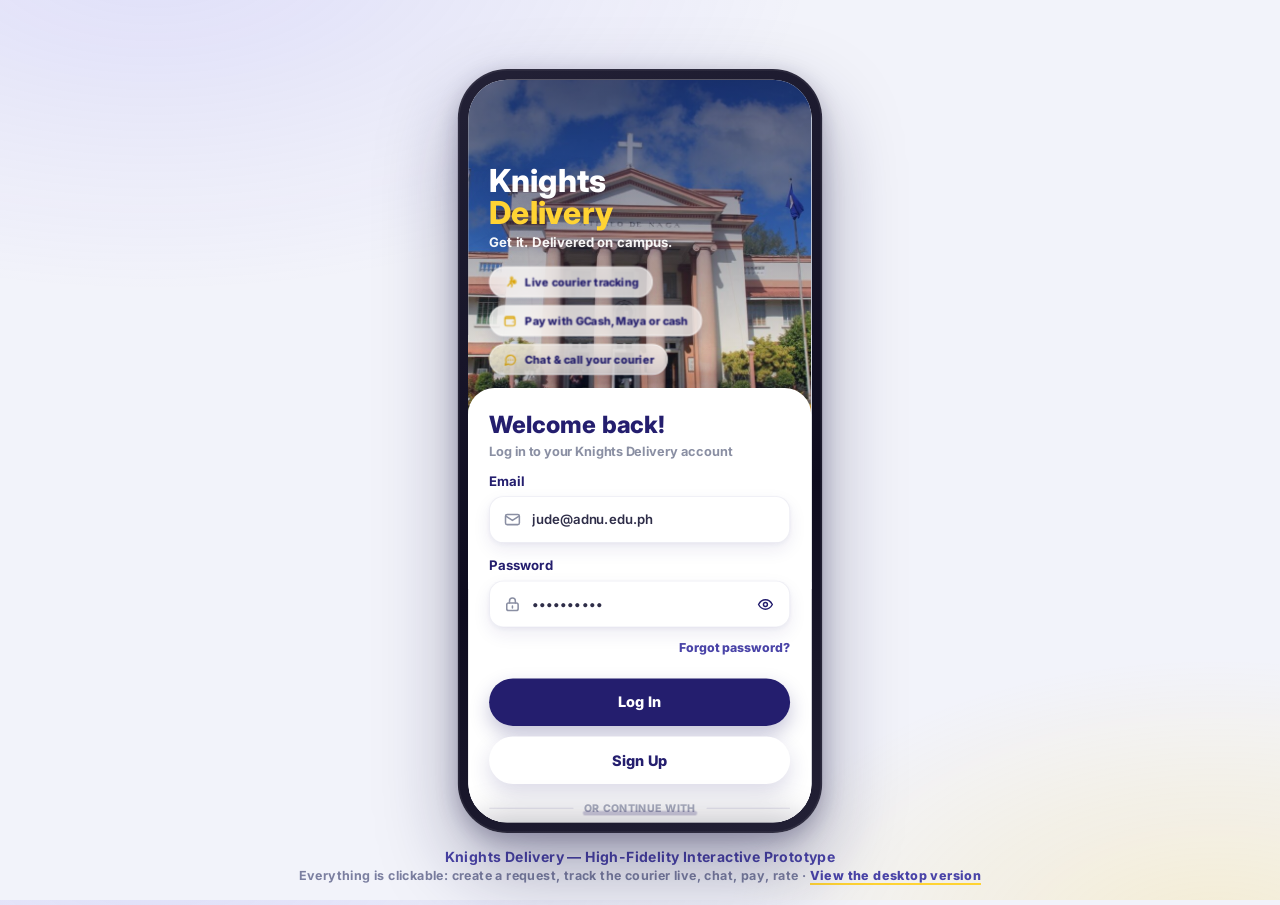
==== commit c42b497f: "Sync identity, chat, persistence, and clean runner UI updates" ====
--- a/mobile.html
+++ b/mobile.html
@@ -80,74 +80,7 @@
 
       <div class="screen tint" id="scr-login">
         <div class="auth-hero">
-          <svg class="scene" viewBox="0 280 414 380" preserveAspectRatio="xMidYMid slice" aria-hidden="true">
-            <defs>
-              <linearGradient id="skyg" x1="0" y1="0" x2="0" y2="1">
-                <stop offset="0" stop-color="#2E6FD0"/><stop offset=".55" stop-color="#6FA3EC"/><stop offset="1" stop-color="#CBDCF6"/>
-              </linearGradient>
-              <radialGradient id="glow" cx="0.5" cy="0.5" r="0.5">
-                <stop offset="0" stop-color="#FFF8DC" stop-opacity=".9"/><stop offset="1" stop-color="#FFF8DC" stop-opacity="0"/>
-              </radialGradient>
-              <linearGradient id="colg" x1="0" y1="0" x2="0" y2="1">
-                <stop offset="0" stop-color="#F7EDD6"/><stop offset="1" stop-color="#DCC69C"/>
-              </linearGradient>
-              <linearGradient id="grnd" x1="0" y1="0" x2="0" y2="1">
-                <stop offset="0" stop-color="#D0BE98"/><stop offset=".5" stop-color="#E4DAF0"/><stop offset="1" stop-color="#F4F3FA"/>
-              </linearGradient>
-              <filter id="cloudblur"><feGaussianBlur stdDeviation="7"/></filter>
-              <filter id="softblur"><feGaussianBlur stdDeviation="2"/></filter>
-            </defs>
-            <rect width="414" height="868" fill="url(#skyg)"/>
-            <circle cx="330" cy="120" r="150" fill="url(#glow)"/>
-            <g filter="url(#cloudblur)" fill="#fff">
-              <ellipse cx="60" cy="150" rx="58" ry="20" opacity=".85"/>
-              <ellipse cx="98" cy="138" rx="40" ry="16" opacity=".9"/>
-              <ellipse cx="28" cy="140" rx="34" ry="14" opacity=".75"/>
-              <ellipse cx="308" cy="230" rx="64" ry="22" opacity=".88"/>
-              <ellipse cx="348" cy="216" rx="42" ry="16" opacity=".9"/>
-              <ellipse cx="266" cy="218" rx="36" ry="15" opacity=".7"/>
-              <ellipse cx="156" cy="96" rx="42" ry="14" opacity=".8"/>
-              <ellipse cx="184" cy="88" rx="26" ry="10" opacity=".85"/>
-              <ellipse cx="330" cy="340" rx="52" ry="18" opacity=".75"/>
-              <ellipse cx="366" cy="330" rx="32" ry="12" opacity=".8"/>
-              <ellipse cx="70" cy="290" rx="46" ry="16" opacity=".55"/>
-            </g>
-            <path d="M70 210q7-8 14 0" stroke="#FFFFFF" stroke-width="2.5" fill="none" opacity=".65" stroke-linecap="round"/>
-            <path d="M96 224q6-7 12 0" stroke="#FFFFFF" stroke-width="2.5" fill="none" opacity=".55" stroke-linecap="round"/>
-            <g transform="translate(0,232)">
-            <g filter="url(#softblur)">
-              <path d="M44 470q10-60 4-130" stroke="#7A5B3A" stroke-width="7" fill="none" stroke-linecap="round"/>
-              <g stroke="#2E7D4F" stroke-width="11" stroke-linecap="round" fill="none">
-                <path d="M48 340q-38-6-56-28"/><path d="M48 342q-40 6-58-6"/><path d="M48 336q-30-20-34-46"/><path d="M50 338q26-26 22-52"/><path d="M50 344q36-4 54-24"/>
-              </g>
-              <path d="M370 470q-10-60-4-130" stroke="#7A5B3A" stroke-width="7" fill="none" stroke-linecap="round"/>
-              <g stroke="#2E7D4F" stroke-width="11" stroke-linecap="round" fill="none">
-                <path d="M366 340q38-6 56-28"/><path d="M366 342q40 6 58-6"/><path d="M366 336q30-20 34-46"/><path d="M364 338q-26-26-22-52"/><path d="M364 344q-36-4-54-24"/>
-              </g>
-            </g>
-            <rect x="84" y="272" width="246" height="128" fill="#C8B38B"/>
-            <path d="M78 232 207 138l129 94Z" fill="#EBD9B6"/>
-            <path d="M100 232 207 156l107 76Z" fill="#E3CFA8"/>
-            <rect x="203.5" y="92" width="7" height="34" rx="1.5" fill="#F7F1E1"/>
-            <rect x="188" y="103" width="38" height="7" rx="1.5" fill="#F7F1E1"/>
-            <rect x="78" y="232" width="258" height="40" fill="#F0E1BE"/>
-            <rect x="86" y="238" width="242" height="26" fill="#F7ECD2" stroke="#CDB98F" stroke-width="1.5"/>
-            <text x="207" y="256" text-anchor="middle" font-family="Georgia,serif" font-size="12.5" letter-spacing="3.5" fill="#8F7C58">ATENEO DE NAGA</text>
-            <g fill="url(#colg)">
-              <rect x="82" y="272" width="32" height="10" rx="2"/><rect x="86" y="282" width="24" height="112"/><rect x="82" y="394" width="32" height="10" rx="2"/>
-              <rect x="126" y="272" width="32" height="10" rx="2"/><rect x="130" y="282" width="24" height="112"/><rect x="126" y="394" width="32" height="10" rx="2"/>
-              <rect x="170" y="272" width="32" height="10" rx="2"/><rect x="174" y="282" width="24" height="112"/><rect x="170" y="394" width="32" height="10" rx="2"/>
-              <rect x="214" y="272" width="32" height="10" rx="2"/><rect x="218" y="282" width="24" height="112"/><rect x="214" y="394" width="32" height="10" rx="2"/>
-              <rect x="258" y="272" width="32" height="10" rx="2"/><rect x="262" y="282" width="24" height="112"/><rect x="258" y="394" width="32" height="10" rx="2"/>
-              <rect x="302" y="272" width="32" height="10" rx="2"/><rect x="306" y="282" width="24" height="112"/><rect x="302" y="394" width="32" height="10" rx="2"/>
-            </g>
-            <rect x="70" y="404" width="274" height="13" fill="#EADCC0"/>
-            <rect x="60" y="417" width="294" height="14" fill="#E2D2B0"/>
-            <rect x="48" y="431" width="318" height="15" fill="#D9C8A4"/>
-            <rect x="34" y="446" width="346" height="16" fill="#D0BE98"/>
-            <rect y="462" width="414" height="406" fill="url(#grnd)"/>
-            </g>
-          </svg>
+          <img class="scene" src="building.png" alt="Ateneo de Naga University campus building">
           <div class="auth-hero-copy">
             <h1>Knights <span>Delivery</span></h1>
             <p>Get it. Delivered on campus.</p>
--- a/runner.css
+++ b/runner.css
@@ -132,11 +132,11 @@
 .r-ac-top{display:flex;align-items:center;justify-content:space-between;gap:12px}
 .r-activecard h2{font-family:var(--font-display);font-size:20px;margin-top:12px}
 .r-activecard .r-acid{font-size:11.5px;font-weight:800;color:rgba(255,255,255,.6);letter-spacing:.5px;margin-top:2px}
-.r-ac-route{margin-top:16px;display:flex;flex-direction:column;gap:0}
-.r-ac-route .r-rrow{padding-bottom:15px}
-.r-ac-route .r-rtext small{color:rgba(255,255,255,.55)}
-.r-ac-route .r-rtext b{color:#fff}
-.r-ac-route .r-rline{background:repeating-linear-gradient(180deg,rgba(255,255,255,.32) 0 4px,transparent 4px 8px);left:5px}
+.r-ac-route,.r-activecard .r-route{margin-top:16px;display:flex;flex-direction:column;gap:0}
+.r-ac-route .r-rrow,.r-activecard .r-route .r-rrow{padding-bottom:15px}
+.r-ac-route .r-rtext small,.r-activecard .r-route .r-rtext small{color:rgba(255,255,255,.55)}
+.r-ac-route .r-rtext b,.r-activecard .r-route .r-rtext b{color:#fff}
+.r-ac-route .r-rline,.r-activecard .r-route .r-rline{background:repeating-linear-gradient(180deg,rgba(255,255,255,.32) 0 4px,transparent 4px 8px);left:5px}
 .r-progress{margin-top:16px}
 .r-ptrack{height:8px;border-radius:99px;background:rgba(255,255,255,.16);overflow:hidden}
 .r-pfill{height:100%;border-radius:99px;background:linear-gradient(90deg,var(--yellow),#FFE68A);transition:width .5s ease}
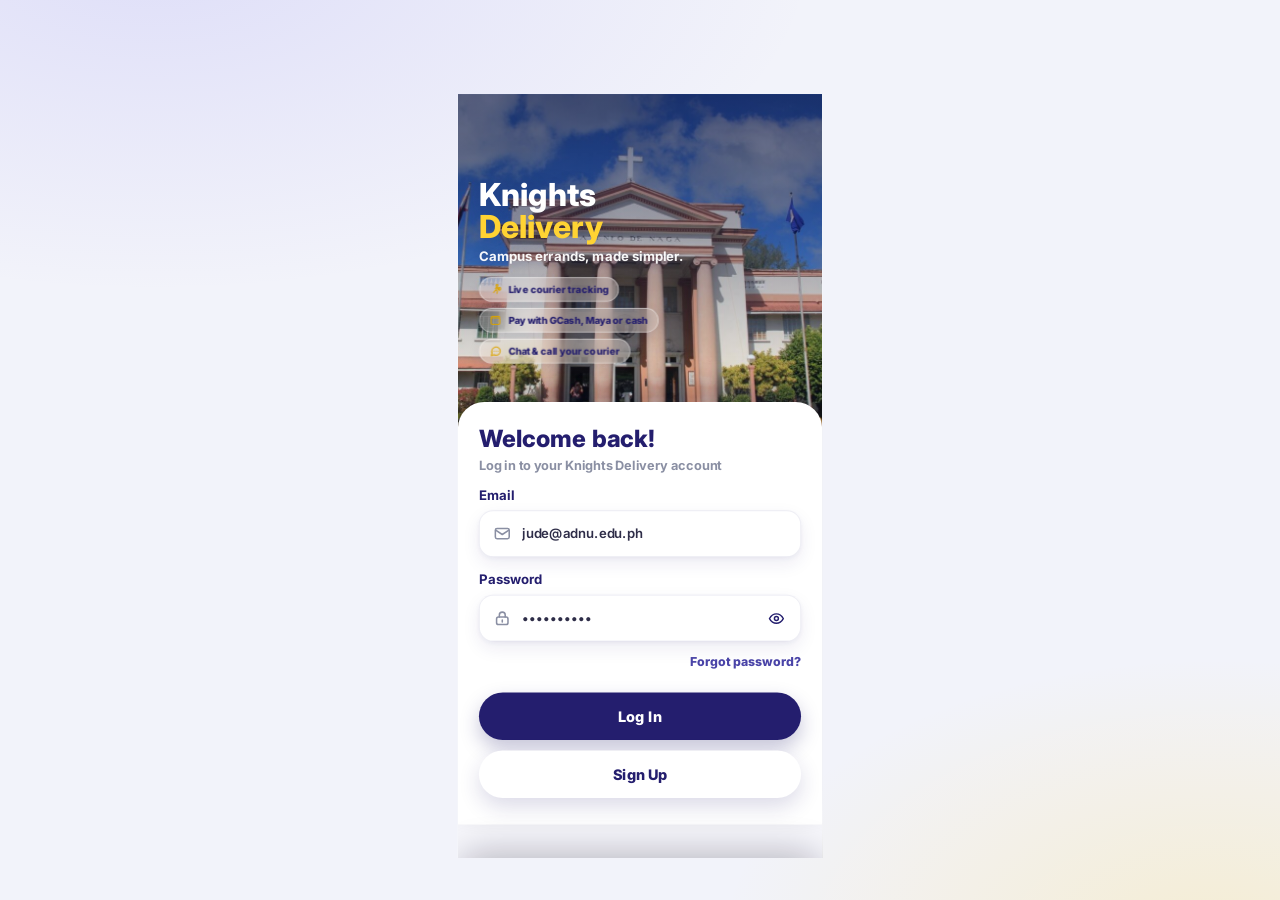
==== commit 4f92b78e: "Add files via upload" ====
--- a/mobile.html
+++ b/mobile.html
@@ -58,6 +58,12 @@
   <symbol id="i-mail" viewBox="0 0 24 24" fill="none" stroke="currentColor" stroke-width="2" stroke-linecap="round" stroke-linejoin="round"><rect x="3" y="5.4" width="18" height="13.2" rx="2.2"/><path d="m3.4 7.4 8.6 5.7 8.6-5.7"/></symbol>
   <symbol id="i-lock" viewBox="0 0 24 24" fill="none" stroke="currentColor" stroke-width="2" stroke-linecap="round" stroke-linejoin="round"><rect x="4.6" y="10.6" width="14.8" height="9.8" rx="2.4"/><path d="M8.2 10.6V8a3.8 3.8 0 0 1 7.6 0v2.6"/><path d="M12 14.6v2.4"/></symbol>
   <symbol id="i-moto" viewBox="0 0 24 24" fill="none" stroke="currentColor" stroke-width="2" stroke-linecap="round" stroke-linejoin="round"><circle cx="5.8" cy="17.2" r="2.9"/><circle cx="18.2" cy="17.2" r="2.9"/><path d="M8.7 17.2h6.6"/><path d="M15.3 17.2 17.6 8.5h1.9"/><path d="m8.7 13.8 2.9-5.3h3.7"/></symbol>
+  <symbol id="i-horse" viewBox="0 0 256 256" fill="currentColor"><path d="M136,100a12,12,0,1,1-12-12A12,12,0,0,1,136,100Zm96,29.48A104.29,104.29,0,0,1,130.1,232l-2.17,0a103.32,103.32,0,0,1-69.26-26A8,8,0,1,1,69.34,194a84.71,84.71,0,0,0,20.1,13.37L116,170.84c-22.78-9.83-47.47-5.65-61.4-3.29A31.84,31.84,0,0,1,23.3,154.72l-.3-.43-13.78-22a8,8,0,0,1,2.59-11.05L112,59.53V32a8,8,0,0,1,8-8h8A104,104,0,0,1,232,129.48Zm-16-.22A88,88,0,0,0,128,40V64a8,8,0,0,1-3.81,6.81L27.06,130.59l9.36,15A15.92,15.92,0,0,0,52,151.77c16-2.7,48.77-8.24,78.07,8.18A40.06,40.06,0,0,0,168,120a8,8,0,0,1,16,0,56.07,56.07,0,0,1-51.8,55.83l-27.11,37.28A90.89,90.89,0,0,0,129.78,216,88.29,88.29,0,0,0,216,129.26Z"/></symbol>
+  <symbol id="i-running-man" viewBox="0 0 24 24" fill="currentColor"><path d="M13.49 5.48c1.1 0 2-.9 2-2s-.9-2-2-2-2 .9-2 2 .9 2 2 2zm-3.6 13.9 1-4.4 2.1 2v6h2v-7.5l-2.1-2 .6-3c1.3 1.5 3.3 2.5 5.5 2.5v-2c-1.9 0-3.5-1-4.3-2.4l-1-1.6c-.4-.6-1-1-1.7-1-.3 0-.5.1-.8.1l-5.2 2.2v4.7h2v-3.4l1.8-.7-1.6 8.1-4.9-1-.4 2 7 1.4z"/></symbol>
+  <symbol id="i-bike" viewBox="0 0 24 24" fill="none" stroke="currentColor" stroke-width="2" stroke-linecap="round" stroke-linejoin="round"><circle cx="5.5" cy="17.5" r="3.1"/><circle cx="18.5" cy="17.5" r="3.1"/><path d="m8.6 17.5 2.5-8.1h3.2l3.1 8.1"/><path d="M11.1 9.4h4.2L14 6.6h-2"/><path d="M9.3 17.5h5.1"/></symbol>
+  <symbol id="i-info" viewBox="0 0 24 24" fill="none" stroke="currentColor" stroke-width="2" stroke-linecap="round" stroke-linejoin="round"><circle cx="12" cy="12" r="8.7"/><path d="M12 11.2v5"/><path d="M12 8h.01"/></symbol>
+  <symbol id="i-user" viewBox="0 0 24 24" fill="none" stroke="currentColor" stroke-width="2" stroke-linecap="round" stroke-linejoin="round"><circle cx="12" cy="8" r="3.8"/><path d="M4.9 20.4c1.4-3 3.9-4.6 7.1-4.6s5.7 1.6 7.1 4.6"/></symbol>
+  <symbol id="i-refresh" viewBox="0 0 24 24" fill="none" stroke="currentColor" stroke-width="2" stroke-linecap="round" stroke-linejoin="round"><path d="M20.5 11.2a8.5 8.5 0 1 0-2.3 6.5"/><path d="M20.5 5.6v5.6h-5.6"/></symbol>
   <symbol id="i-mic" viewBox="0 0 24 24" fill="none" stroke="currentColor" stroke-width="2" stroke-linecap="round" stroke-linejoin="round"><rect x="9.2" y="2.6" width="5.6" height="11.2" rx="2.8"/><path d="M6.6 11a5.4 5.4 0 0 0 10.8 0"/><path d="M12 16.4V19.8"/></symbol>
   <symbol id="i-vol" viewBox="0 0 24 24" fill="none" stroke="currentColor" stroke-width="2" stroke-linecap="round" stroke-linejoin="round"><path d="M4.2 9.4v5.2h3.4l4.6 3.6V5.8L7.6 9.4Z"/><path d="M15.7 9.4a3.9 3.9 0 0 1 0 5.2"/><path d="M18.3 6.8a7.7 7.7 0 0 1 0 10.4"/></symbol>
   <symbol id="i-spark" viewBox="0 0 24 24" fill="none" stroke="currentColor" stroke-width="2" stroke-linecap="round" stroke-linejoin="round"><path d="m12 3.4 1.9 5.5 5.5 1.9-5.5 1.9-1.9 5.5-1.9-5.5-5.5-1.9 5.5-1.9Z"/><path d="m18.6 16.2.7 2 2 .7-2 .7-.7 2-.7-2-2-.7 2-.7Z"/></symbol>
@@ -83,7 +89,7 @@
           <img class="scene" src="building.png" alt="Ateneo de Naga University campus building">
           <div class="auth-hero-copy">
             <h1>Knights <span>Delivery</span></h1>
-            <p>Get it. Delivered on campus.</p>
+            <p>Campus errands, made simpler.</p>
             <div class="auth-pills">
               <span class="auth-pill"><svg width="16" height="16"><use href="#i-run"/></svg>Live courier tracking</span>
               <span class="auth-pill"><svg width="16" height="16"><use href="#i-wallet"/></svg>Pay with GCash, Maya or cash</span>
@@ -117,11 +123,6 @@
           <div class="actions">
             <button class="btn btn-primary" id="lg-btn">Log In</button>
             <button class="btn btn-ghost" id="lg-tosignup" style="margin-top:12px">Sign Up</button>
-            <div class="divider">OR CONTINUE WITH</div>
-            <div class="socialrow">
-              <button class="socbtn" data-social="Google"><svg width="20" height="20"><use href="#i-google"/></svg>Google</button>
-              <button class="socbtn" data-social="Facebook"><svg width="20" height="20"><use href="#i-facebook"/></svg>Facebook</button>
-            </div>
           </div>
         </div>
       </div>
@@ -208,7 +209,7 @@
           <div class="catrow" id="home-cats">
             <div class="cat c-food" data-cat="food"><span class="catcheck"><svg width="11" height="11"><use href="#i-check"/></svg></span><svg width="32" height="32"><use href="#i-burger"/></svg><span>Food</span></div>
             <div class="cat c-supplies" data-cat="supplies"><span class="catcheck"><svg width="11" height="11"><use href="#i-check"/></svg></span><svg width="32" height="32"><use href="#i-backpack"/></svg><span>Supplies</span></div>
-            <div class="cat c-errands" data-cat="errands"><span class="catcheck"><svg width="11" height="11"><use href="#i-check"/></svg></span><svg width="32" height="32"><use href="#i-run"/></svg><span>Errands</span></div>
+            <div class="cat c-errands" data-cat="errands"><span class="catcheck"><svg width="11" height="11"><use href="#i-check"/></svg></span><svg width="32" height="32"><use href="#i-running-man"/></svg><span>Errands</span></div>
             <div class="cat c-printing" data-cat="printing"><span class="catcheck"><svg width="11" height="11"><use href="#i-check"/></svg></span><svg width="32" height="32"><use href="#i-printer"/></svg><span>Printing</span></div>
           </div>
           <button class="btn btn-primary" id="home-create" style="margin-top:10px"><svg width="20" height="20"><use href="#i-plus"/></svg>Create Request</button>
@@ -422,7 +423,7 @@
           <div class="menurow" id="mn-addr"><span class="mic"><svg width="21" height="21"><use href="#i-pin"/></svg></span><b>Addresses</b><svg class="chev" width="19" height="19"><use href="#i-chev-r"/></svg></div>
           <div class="menurow" id="mn-set"><span class="mic"><svg width="21" height="21"><use href="#i-settings"/></svg></span><b>Settings</b><svg class="chev" width="19" height="19"><use href="#i-chev-r"/></svg></div>
           <div class="menurow" id="mn-help"><span class="mic"><svg width="21" height="21"><use href="#i-help"/></svg></span><b>Help &amp; Support</b><svg class="chev" width="19" height="19"><use href="#i-chev-r"/></svg></div>
-          <div class="menurow" id="mn-runner"><span class="mic r-mic"><svg width="21" height="21"><use href="#i-run"/></svg></span><b>Runner mode<span class="r-msub">Courier workspace demo</span></b><span class="badge bg-yellow">RIDER</span><svg class="chev" width="19" height="19"><use href="#i-chev-r"/></svg></div>
+          <div class="menurow" id="mn-runner"><span class="mic r-mic"><svg width="21" height="21"><use href="#i-horse"/></svg></span><b>Runner mode<span class="r-msub">Courier workspace demo</span></b><span class="badge bg-yellow">RIDER</span><svg class="chev" width="19" height="19"><use href="#i-chev-r"/></svg></div>
           <div class="menurow danger" id="mn-out"><span class="mic"><svg width="21" height="21"><use href="#i-logout"/></svg></span><b>Sign out</b></div>
         </div>
         <div class="smallnote">Knights Delivery v1.0 &middot; Ateneo de Naga University</div>
@@ -431,35 +432,29 @@
       <div class="screen with-rnav r-tint" id="scr-r-dash">
         <div class="sb-space"></div>
         <div class="r-top">
-          <div class="r-modechip"><span class="r-livedot"></span>Runner mode</div>
+          <div class="r-modechip">Runner mode</div>
           <div class="grow"></div>
           <button class="iconbtn hasnews" id="r-bell" type="button"><svg width="21" height="21"><use href="#i-bell"/></svg><span class="bell-dot"></span></button>
-          <button class="r-topavatar" id="r-top-profile" type="button">MS</button>
+          <button class="r-topavatar" id="r-top-profile" type="button" aria-label="Profile"></button>
         </div>
         <div class="pad">
           <div class="r-greet">
-            <h1 id="r-greet">Good afternoon, Mig</h1>
-            <p id="r-greet-sub">Here is your courier day at a glance.</p>
+            <h1 id="r-greet">Welcome</h1>
+            <p id="r-greet-sub"></p>
           </div>
           <div id="r-dash-hero"></div>
           <div id="r-dash-active"></div>
-          <div class="r-quickwrap">
-            <button class="r-quick" type="button" data-r-go="r-available">
-              <span class="r-qic q-navy"><svg width="21" height="21"><use href="#i-box"/></svg></span>
-              <b>Requests</b><small id="r-q-req">6 near you</small>
-            </button>
-            <button class="r-quick" type="button" data-r-go="r-messages">
-              <span class="r-qic q-info"><svg width="21" height="21"><use href="#i-chat"/></svg></span>
-              <b>Messages</b><small id="r-q-msg">No unread</small>
-            </button>
-            <button class="r-quick" type="button" data-r-go="r-earnings">
-              <span class="r-qic q-yellow"><svg width="21" height="21"><use href="#i-wallet"/></svg></span>
-              <b>Earnings</b><small id="r-q-earn">Tips today</small>
-            </button>
-          </div>
-          <div class="section r-sec"><h2>Nearby requests</h2><button class="seeall" type="button" data-r-go="r-available">See all <svg width="15" height="15"><use href="#i-chev-r"/></svg></button></div>
-          <div id="r-dash-jobs"></div>
-          <div id="r-dash-earn"></div>
+          <div class="section r-sec"><h2>Shortcuts</h2></div>
+          <button class="r-earnrow" type="button" data-r-go="r-earnings">
+            <span class="r-qic q-yellow"><svg width="21" height="21"><use href="#i-wallet"/></svg></span>
+            <span class="r-ermain"><b>Earnings</b><small>Tips &amp; payouts</small></span>
+            <svg class="r-erchev" width="16" height="16"><use href="#i-chev-r"/></svg>
+          </button>
+          <button class="r-earnrow" type="button" data-r-go="r-available">
+            <span class="r-qic q-navy"><svg width="21" height="21"><use href="#i-box"/></svg></span>
+            <span class="r-ermain"><b>Available requests</b><small id="r-dash-nearby-sub">Loading nearby requests…</small></span>
+            <svg class="r-erchev" width="16" height="16"><use href="#i-chev-r"/></svg>
+          </button>
         </div>
       </div>
 
@@ -471,7 +466,6 @@
           <button class="iconbtn" id="r-avail-refresh" type="button"><svg width="20" height="20"><use href="#i-repeat"/></svg></button>
         </div>
         <div class="pad">
-          <div id="r-avail-status"></div>
           <div class="r-searchbar">
             <svg width="20" height="20"><use href="#i-search"/></svg>
             <input id="r-avail-search" placeholder="Search shop, drop-off or ID" autocomplete="off">
@@ -497,8 +491,6 @@
         </div>
         <div class="pad">
           <div id="r-active-body"></div>
-          <div class="section r-sec" id="r-active-recentsection" style="display:none"><h2>Completed today</h2></div>
-          <div id="r-active-done"></div>
         </div>
       </div>
 
@@ -541,7 +533,6 @@
             </div>
             <button class="iconbtn" id="r-ch-call" type="button"><svg width="20" height="20"><use href="#i-phone"/></svg></button>
           </div>
-          <div class="r-demo-banner" id="r-ch-banner"><svg width="14" height="14"><use href="#i-alert"/></svg>Demo thread — messages stay on this device.</div>
           <div class="msgarea" id="r-ch-msgs"></div>
           <div class="quickreplies" id="r-ch-quick"></div>
           <div class="chatinput">
@@ -588,7 +579,6 @@
         </div>
         <div id="r-profile-top"></div>
         <div class="pad menulist" id="r-profile-menu"></div>
-        <div class="smallnote">Runner workspace &middot; Demo data stored on this device<br>Base pay and real payouts require the production API</div>
       </div>
 
       <div class="notifpanel" id="notifpanel">
@@ -633,12 +623,7 @@
       </div>
 
       <div class="toast" id="toast"><svg width="18" height="18"><use href="#i-check-c"/></svg><span id="toast-msg">Done</span></div>
-      <div class="home-indicator"></div>
     </div>
-  </div>
-  <div class="stage-caption">
-    <b>Knights Delivery — High-Fidelity Interactive Prototype</b>
-    <span>Everything is clickable: create a request, track the courier live, chat, pay, rate &middot; <a href="index.html">View the desktop version</a></span>
   </div>
 </div>
 
--- a/styles.css
+++ b/styles.css
@@ -92,19 +92,9 @@
     radial-gradient(900px 520px at 95% 105%, rgba(255,211,51,.07), transparent 55%),
     #0B0A1C;}
 .stage{display:flex;flex-direction:column;align-items:center;gap:16px;padding:22px 10px}
-.stage-caption{text-align:center;color:#7B7FA0;font-size:12.5px;font-weight:700;letter-spacing:.4px;display:flex;flex-direction:column;gap:3px}
-.stage-caption b{color:#4A44A8;font-family:var(--font-display);font-size:14px}
-.stage-caption a{color:#4A44A8;font-weight:800;text-decoration:none;border-bottom:2px solid var(--yellow)}
-body.dark .stage-caption a{color:#9C96F5}
-body.dark .stage-caption{color:#6F6C96}
-body.dark .stage-caption b{color:#9C96F5}
 .device{
   position:relative;
   width:414px;height:868px;
-  background:linear-gradient(160deg,#232136,#0D0B1E 60%,#232136);
-  border-radius:56px;
-  padding:12px;
-  box-shadow:0 40px 90px rgba(20,16,60,.35), 0 8px 24px rgba(20,16,60,.25), inset 0 0 0 2px rgba(255,255,255,.06);
   transform:scale(var(--scale,1));
   transition:transform .3s;
   margin-bottom:calc((var(--scale,1) - 1) * 434px);
@@ -112,12 +102,10 @@
 .app{
   position:relative;width:100%;height:100%;
   background:var(--bg);
-  border-radius:44px;
+  border-radius:0;
   overflow:hidden;
   transition:background .4s;
 }
-.home-indicator{position:absolute;bottom:8px;left:50%;transform:translateX(-50%);width:130px;height:5px;border-radius:3px;background:rgba(36,30,110,.22);z-index:46;pointer-events:none;transition:background .3s}
-body.dark .home-indicator{background:rgba(255,255,255,.35)}
 .screen{
   position:absolute;inset:0;
   overflow-y:auto;overflow-x:hidden;
@@ -233,7 +221,7 @@
   padding:0 8px 8px;
   box-shadow:0 16px 34px rgba(219,163,0,.35), 0 4px 10px rgba(36,30,110,.10);
 }
-body.dark .navpill{box-shadow:0 16px 34px rgba(0,0,0,.5)}
+body.dark .navpill{background:linear-gradient(150deg,#2A2560,#141134);box-shadow:0 16px 34px rgba(0,0,0,.5)}
 .navitem{
   flex:1;display:flex;flex-direction:column;align-items:center;gap:2px;
   background:none;border:none;cursor:pointer;color:#3A3480;
@@ -537,15 +525,15 @@
 .confetti i{position:absolute;top:-12px;width:9px;height:14px;border-radius:2px;animation:confall linear forwards}
 @keyframes confall{to{transform:translateY(870px) rotate(720deg);opacity:.2}}
 .auth-hero{position:relative;height:380px;flex:none;overflow:hidden;background:linear-gradient(180deg,#3E7BD6 0%,#5E93E8 45%,#9FC0F2 78%,#D9E4F8 100%)}
-.auth-hero > .scene{position:absolute;inset:0;width:100%;height:100%;object-fit:cover;display:block}
+.auth-hero > .scene{position:absolute;inset:0;width:100%;height:100%;object-fit:cover;object-position:center center;display:block;margin:0 auto}
 .auth-hero::before{content:"";position:absolute;inset:0;z-index:2;background:linear-gradient(180deg,rgba(13,22,64,.6),rgba(13,22,64,.36) 45%,rgba(13,22,64,.08) 82%)}
 .auth-hero-copy{position:absolute;left:24px;right:24px;top:96px;z-index:3}
 .auth-hero-copy h1{font-family:var(--font-display);font-size:36px;font-weight:800;color:#fff;line-height:1.03;text-shadow:0 6px 24px rgba(20,40,110,.35)}
 .auth-hero-copy h1 span{color:var(--yellow);display:block}
 .auth-hero-copy p{color:#fff;font-size:15px;font-weight:700;line-height:1.2;margin-top:6px;opacity:.95;text-shadow:0 2px 12px rgba(20,40,110,.4)}
-.auth-pills{display:flex;flex-direction:column;gap:9px;margin-top:18px;align-items:flex-start}
-.auth-pill{display:flex;align-items:center;gap:9px;background:rgba(255,255,255,.72);-webkit-backdrop-filter:blur(18px) saturate(1.7);backdrop-filter:blur(18px) saturate(1.7);border:1px solid rgba(255,255,255,.8);border-radius:999px;padding:8.5px 15px;font-size:12.5px;font-weight:800;color:var(--navy);box-shadow:0 8px 20px rgba(20,40,110,.18);width:fit-content}
-.auth-pill svg{width:16px;height:16px;color:var(--yellow-ink)}
+.auth-pills{display:flex;flex-direction:column;gap:7px;margin-top:14px;align-items:flex-start}
+.auth-pill{display:flex;align-items:center;gap:7px;background:rgba(255,255,255,.3);-webkit-backdrop-filter:blur(14px) saturate(1.5);backdrop-filter:blur(14px) saturate(1.5);border:1px solid rgba(255,255,255,.45);border-radius:999px;padding:6px 11px;font-size:11px;font-weight:800;color:var(--navy);box-shadow:0 5px 14px rgba(20,40,110,.12);width:fit-content}
+.auth-pill svg{width:14px;height:14px;color:var(--yellow-ink)}
 #scr-login .auth{margin-top:-30px;border-radius:30px 30px 0 0;position:relative;z-index:3;min-height:0;flex:none;padding-top:26px;box-shadow:0 -18px 34px rgba(13,22,64,.22)}
 .auth{min-height:100%;display:flex;flex-direction:column;padding:0 24px 30px;background:var(--bg)}
 .authlogo{width:74px;height:74px;border-radius:24px;background:var(--navy);color:var(--yellow);display:grid;place-items:center;font-family:var(--font-display);font-size:34px;font-weight:800;margin:8px 0 18px;box-shadow:var(--shadow-btn)}
@@ -679,5 +667,4 @@
     transform:none;box-shadow:none;background:var(--bg);margin-bottom:0;
   }
   .app{border-radius:0}
-  .stage-caption{display:none}
-}
+}
--- a/runner.css
+++ b/runner.css
@@ -1,4 +1,4 @@
-#scr-r-dash,#scr-r-available,#scr-r-active,#scr-r-messages,#scr-r-history{background:var(--bg-soft)}
+#scr-r-dash,#scr-r-available,#scr-r-active,#scr-r-messages,#scr-r-history,#scr-r-tracking{background:var(--bg-soft)}
 .screen.with-rnav{padding-bottom:126px}
 .r-mic{background:var(--yellow-pale)!important;color:var(--yellow-ink)!important}
 .r-msub{display:block;font-size:11.5px;color:var(--muted);font-weight:700;font-family:var(--font-body);margin-top:2px}
@@ -16,19 +16,18 @@
   background:none;border:none;cursor:pointer;color:rgba(255,255,255,.58);
   font-family:var(--font-body);padding:0;position:relative;
 }
-.rnavitem>span:last-child{font-size:9px;font-weight:800;letter-spacing:.2px}
-.rnavico{width:38px;height:34px;border-radius:13px;display:grid;place-items:center;transition:all .22s}
-.rnavico svg{width:21px;height:21px}
-.rnavitem.active{color:#fff}
-.rnavitem.active .rnavico{background:var(--yellow);color:#241E6E;transform:translateY(-9px);box-shadow:0 8px 18px rgba(0,0,0,.3)}
-.rnavitem.active>span:last-child{transform:translateY(-7px);font-weight:800}
+.rnavitem>span:last-child{font-size:9px;font-weight:800;letter-spacing:.2px}
+.rnavico{width:44px;height:44px;border-radius:50%;display:grid;place-items:center;transition:transform .22s ease,box-shadow .22s ease,background .22s ease,color .22s ease;margin-bottom:1px}
+.rnavico svg{width:21px;height:21px}
+.rnavitem.active{color:#fff}
+.rnavitem>span:not(.rnavico){transition:transform .22s ease,font-weight .2s ease}
+.rnavitem.active .rnavico{background:var(--yellow);color:#241E6E;transform:translateY(-17px);box-shadow:0 10px 20px rgba(0,0,0,.35);border:3.5px solid rgba(255,255,255,.75)}
+.rnavitem.active>span:not(.rnavico){transform:translateY(-14px);font-weight:800}
 .rnavdot{position:absolute;top:8px;right:calc(50% - 20px);width:9px;height:9px;border-radius:50%;background:var(--yellow);border:2px solid #241E6E;display:none}
 .rnavdot.show{display:block}
 .r-top{display:flex;align-items:center;gap:10px;padding:12px 22px 0;min-height:52px}
 .r-top .grow{flex:1}
 .r-modechip{display:inline-flex;align-items:center;gap:7px;background:var(--surface);border-radius:999px;padding:8px 14px;font-size:12px;font-weight:800;color:var(--ink);box-shadow:var(--shadow-card);letter-spacing:.3px}
-.r-livedot{width:8px;height:8px;border-radius:50%;background:var(--ok);animation:pulse 1.4s ease-in-out infinite}
-.r-modechip.offline .r-livedot{background:var(--muted-2);animation:none}
 .r-topavatar{width:44px;height:44px;border-radius:50%;border:none;cursor:pointer;background:linear-gradient(140deg,#3A34A0,var(--navy));color:#fff;font-family:var(--font-display);font-weight:800;font-size:15px;flex:none;box-shadow:var(--shadow-card)}
 .r-greet{padding:16px 2px 4px}
 .r-greet h1{font-family:var(--font-display);font-size:26px;font-weight:800;color:var(--ink);line-height:1.15}
@@ -39,8 +38,7 @@
 .r-online-card::after{content:"";position:absolute;right:-46px;top:-60px;width:180px;height:180px;border-radius:50%;background:rgba(255,211,51,.16)}
 .r-online-card::before{content:"";position:absolute;right:60px;bottom:-70px;width:140px;height:140px;border-radius:50%;background:rgba(255,255,255,.07)}
 .r-online-card.offline{background:linear-gradient(140deg,#3A3B52,#232437)}
-.r-online-card>*{position:relative;z-index:1}
-.r-oc-top{display:flex;align-items:center;justify-content:space-between;gap:12px}
+.r-online-card>*{position:relative;z-index:1}
 .r-statepill{display:inline-flex;align-items:center;gap:7px;background:rgba(255,211,51,.18);border:1px solid rgba(255,211,51,.4);color:#FFE68A;border-radius:999px;padding:6px 12px;font-size:11.5px;font-weight:800;letter-spacing:.4px;text-transform:uppercase}
 .r-online-card.offline .r-statepill{background:rgba(255,255,255,.1);border-color:rgba(255,255,255,.2);color:rgba(255,255,255,.75)}
 .r-statepill i{width:7px;height:7px;border-radius:50%;background:var(--ok);animation:pulse 1.2s infinite}
@@ -56,12 +54,13 @@
 .r-oc-toggle.go-online{background:#fff;color:#241E6E}
 .r-oc-toggle:active{transform:scale(.97)}
 .r-oc-ghost{border:1.6px solid rgba(255,255,255,.35);background:rgba(255,255,255,.08);color:#fff;border-radius:999px;padding:14px 18px;font-family:var(--font-display);font-weight:800;font-size:14px;cursor:pointer}
-.r-quickwrap{display:flex;gap:10px;margin-top:16px}
-.r-quick{flex:1;background:var(--surface);border:none;border-radius:20px;padding:13px 8px;display:flex;flex-direction:column;align-items:center;gap:5px;box-shadow:var(--shadow-card);cursor:pointer;transition:transform .15s}
-.r-quick:active{transform:scale(.96)}
-.r-quick b{font-family:var(--font-display);font-size:12.5px;color:var(--ink)}
-.r-quick small{font-size:10.5px;font-weight:800;color:var(--muted);text-align:center;line-height:1.25}
-.r-qic{width:40px;height:40px;border-radius:14px;display:grid;place-items:center}
+.r-earnrow{display:flex;align-items:center;gap:12px;width:100%;margin-top:16px;background:var(--surface);border:none;border-radius:20px;padding:12px 14px;box-shadow:var(--shadow-card);cursor:pointer;transition:transform .15s;text-align:left;font-family:var(--font-body)}
+.r-earnrow:active{transform:scale(.98)}
+.r-ermain{flex:1;min-width:0;display:flex;flex-direction:column}
+.r-ermain b{font-family:var(--font-display);font-size:14px;color:var(--ink)}
+.r-ermain small{font-size:11.5px;font-weight:800;color:var(--muted)}
+.r-erchev{color:var(--muted);flex:none}
+.r-qic{width:40px;height:40px;border-radius:14px;display:grid;place-items:center;flex:none}
 .r-qic svg{width:21px;height:21px}
 .q-navy{background:var(--navy-tint);color:var(--navy-soft)}
 .q-info{background:var(--info-bg);color:var(--info)}
@@ -203,8 +202,6 @@
 .r-tright{text-align:right;flex:none;display:flex;flex-direction:column;align-items:flex-end;gap:6px}
 .r-tright small{font-size:10.5px;font-weight:800;color:var(--muted-2)}
 .r-unread{min-width:20px;height:20px;border-radius:999px;background:var(--yellow);color:#241E6E;font-size:11px;font-weight:800;display:grid;place-items:center;padding:0 5px;font-family:var(--font-display)}
-.r-demo-banner{display:flex;align-items:center;gap:8px;background:var(--yellow-pale);color:var(--yellow-ink);font-size:11.5px;font-weight:800;padding:9px 20px;flex:none}
-.r-demo-banner svg{width:14px;height:14px;flex:none}
 #scr-r-chat .chatwrap{height:calc(100% - 56px)}
 .r-histcard{background:var(--surface);border-radius:20px;padding:15px 17px;box-shadow:var(--shadow-card);margin-top:11px;cursor:pointer}
 .r-histtop{display:flex;align-items:flex-start;justify-content:space-between;gap:12px}
@@ -272,10 +269,6 @@
 .r-note{display:flex;gap:8px;align-items:flex-start;background:var(--bg-soft);border-radius:14px;padding:11px 13px;font-size:12px;font-weight:700;color:var(--muted);line-height:1.5;margin:10px 0}
 .r-note svg{flex:none;margin-top:1px;color:var(--navy)}
 .r-fixfoot{position:static;margin-top:14px}
-#r-track-body .r-fixfoot{padding:0 20px}
-#r-avail-status{display:inline-flex;align-items:center;gap:7px;margin-top:12px;background:#E8F8EF;color:#1E9E62;font-size:12px;font-weight:800;padding:8px 13px;border-radius:999px}
-#r-avail-status i{width:8px;height:8px;border-radius:50%;background:currentColor}
-#r-avail-status.offline{background:#F1F0F8;color:var(--muted)}
 .r-chip-filter{padding:9px 15px;border-radius:999px;border:1.5px solid #E4E1F5;background:var(--surface);color:var(--muted);font-size:12.5px;font-weight:800;font-family:var(--font-body);cursor:pointer;white-space:nowrap;transition:all .2s}
 .r-chip-filter.on{background:var(--navy);border-color:var(--navy);color:#fff}
 .r-menugroup button.menurow{text-align:left;border:none;background:transparent;width:100%;font-family:var(--font-body)}
@@ -335,3 +328,17 @@
 .r-jdrop{display:flex;align-items:center;gap:7px;margin-top:9px;font-size:12.5px;font-weight:700;color:var(--muted)}
 .r-jdrop svg{flex:none;color:var(--navy)}
 .r-jdrop span{overflow:hidden;text-overflow:ellipsis;white-space:nowrap}
+.r-jtop .r-fee{flex:none;text-align:right;margin-left:auto}
+.r-jobcard .r-jfoot{justify-content:flex-end}
+.r-act-link{border:none;cursor:pointer;background:rgba(255,255,255,.14);color:#fff;border-radius:999px;padding:7px 12px;font-family:var(--font-display);font-weight:800;font-size:11px;display:inline-flex;align-items:center;gap:5px;transition:transform .15s}
+.r-act-link:active{transform:scale(.95)}
+.r-act-link svg{width:13px;height:13px}
+.r-card{background:var(--surface);border-radius:22px;padding:16px 18px;box-shadow:var(--shadow-card);margin-top:16px}
+.r-card h2{font-family:var(--font-display);font-size:18px;color:var(--ink);margin-top:10px}
+.r-card h3{font-family:var(--font-display);font-size:15px;color:var(--ink);margin-bottom:10px}
+.r-wamt{font-family:var(--font-display);font-size:24px;font-weight:800;color:var(--ink)}
+.r-trackid{font-size:11.5px;font-weight:800;color:var(--muted);letter-spacing:.4px}
+.r-trackmeta{color:var(--muted);font-size:12.5px;font-weight:700;margin:4px 0 0}
+#r-track-body{padding:0 20px 16px}
+.r-wallet .r-ostat{background:var(--bg-soft);border-color:var(--line)}
+.r-wallet .r-ostat small{color:var(--muted)}
